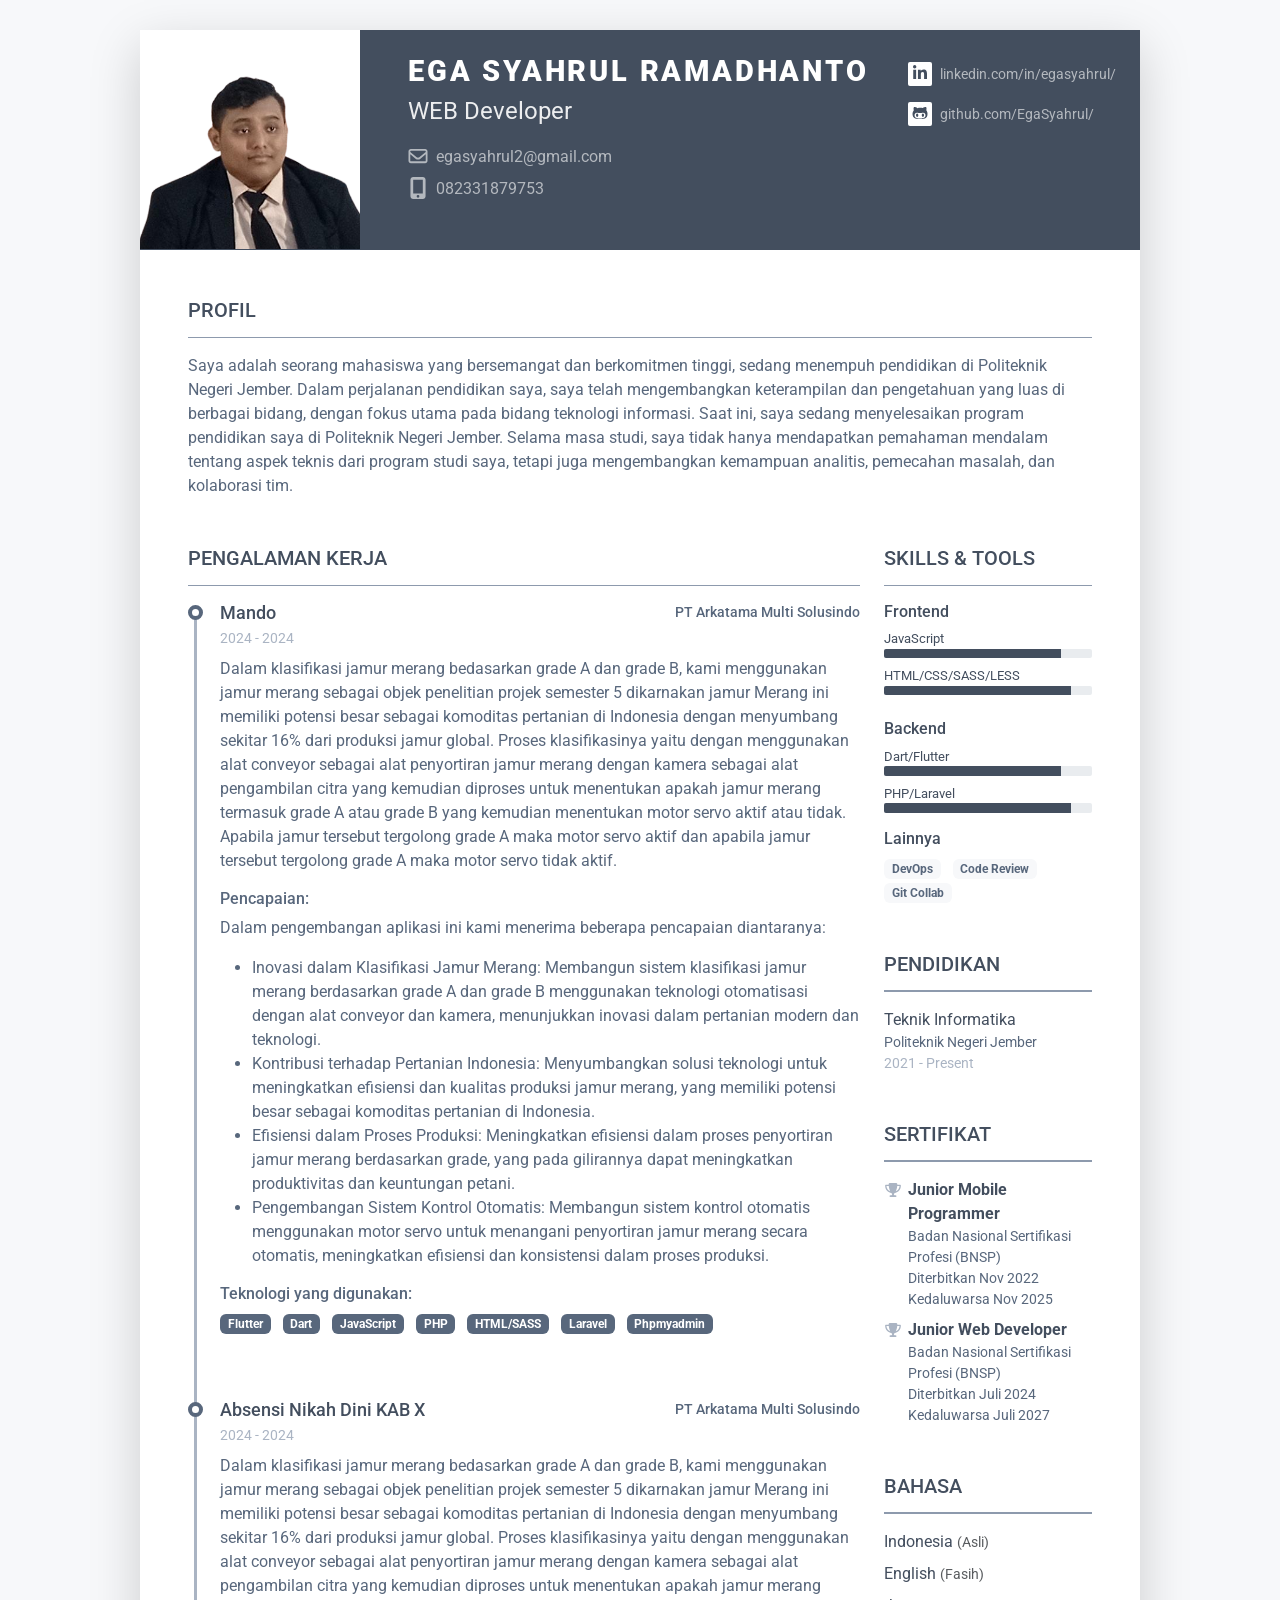
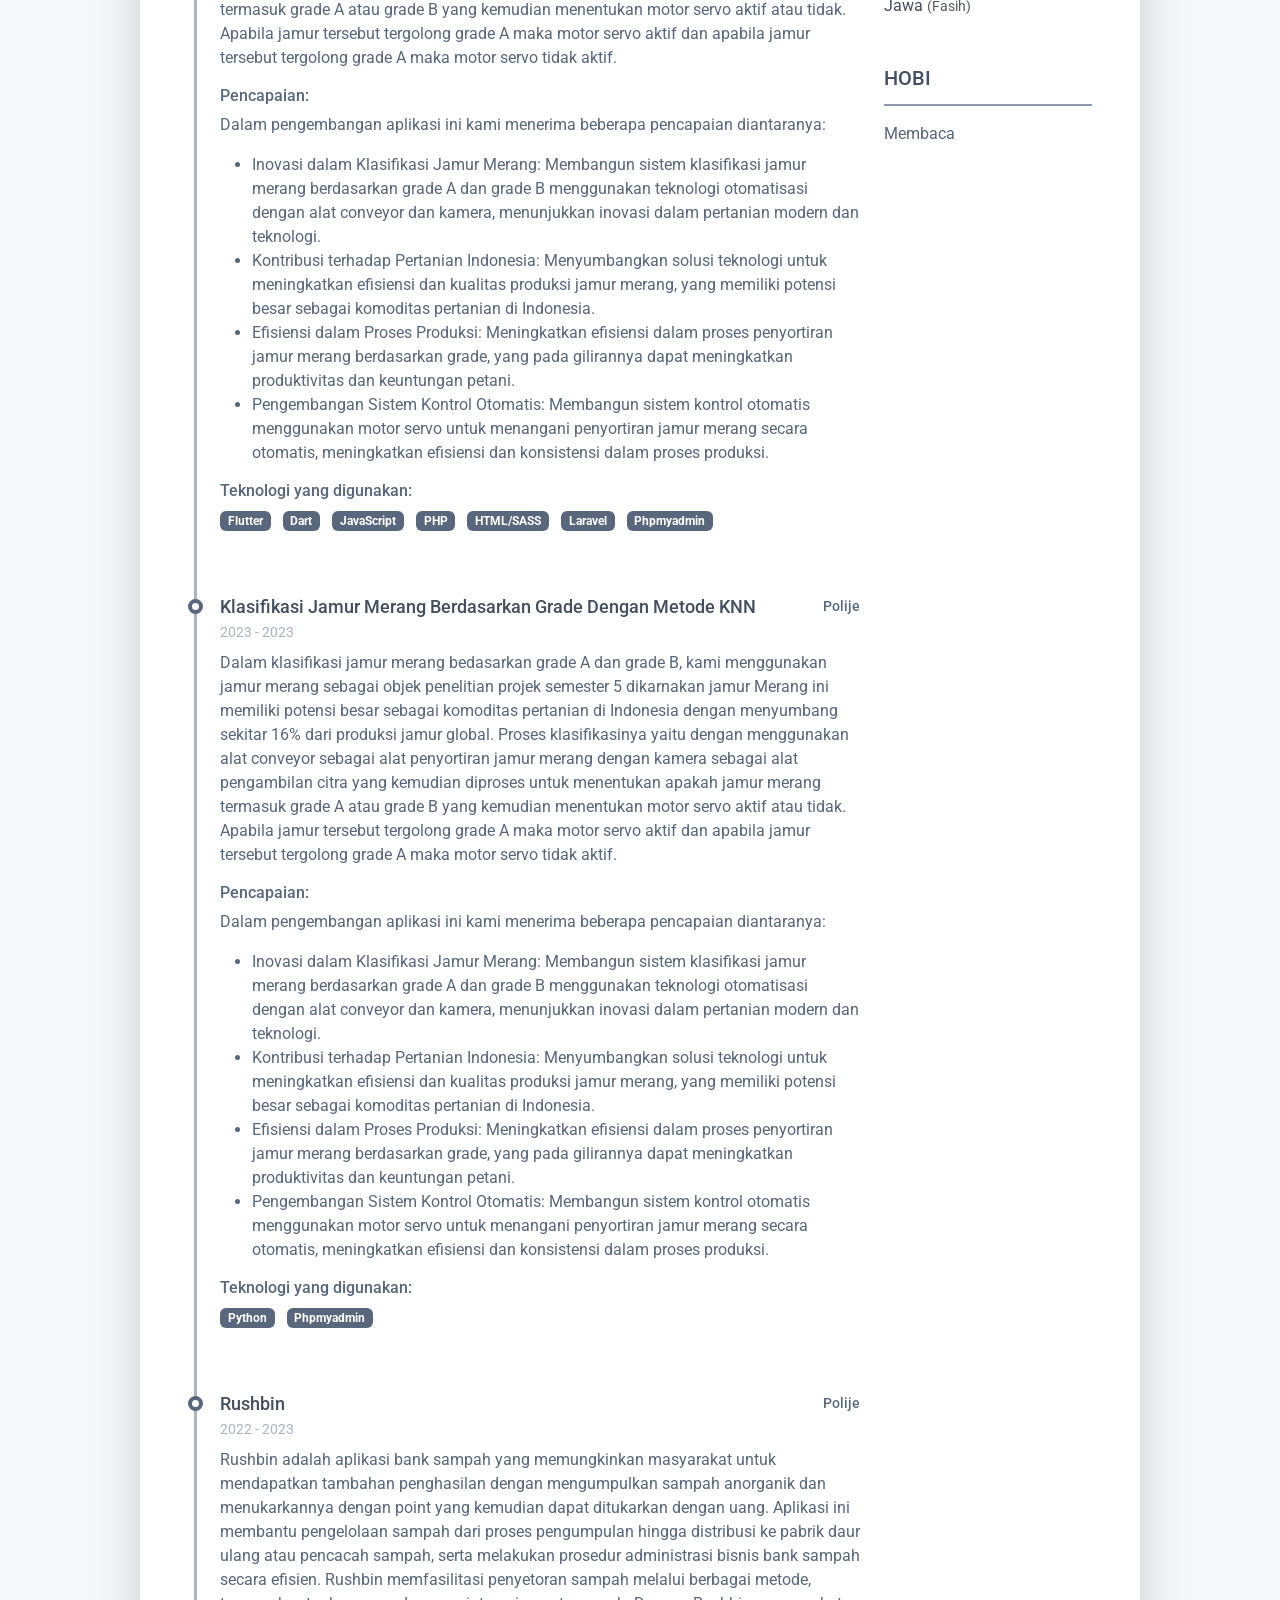
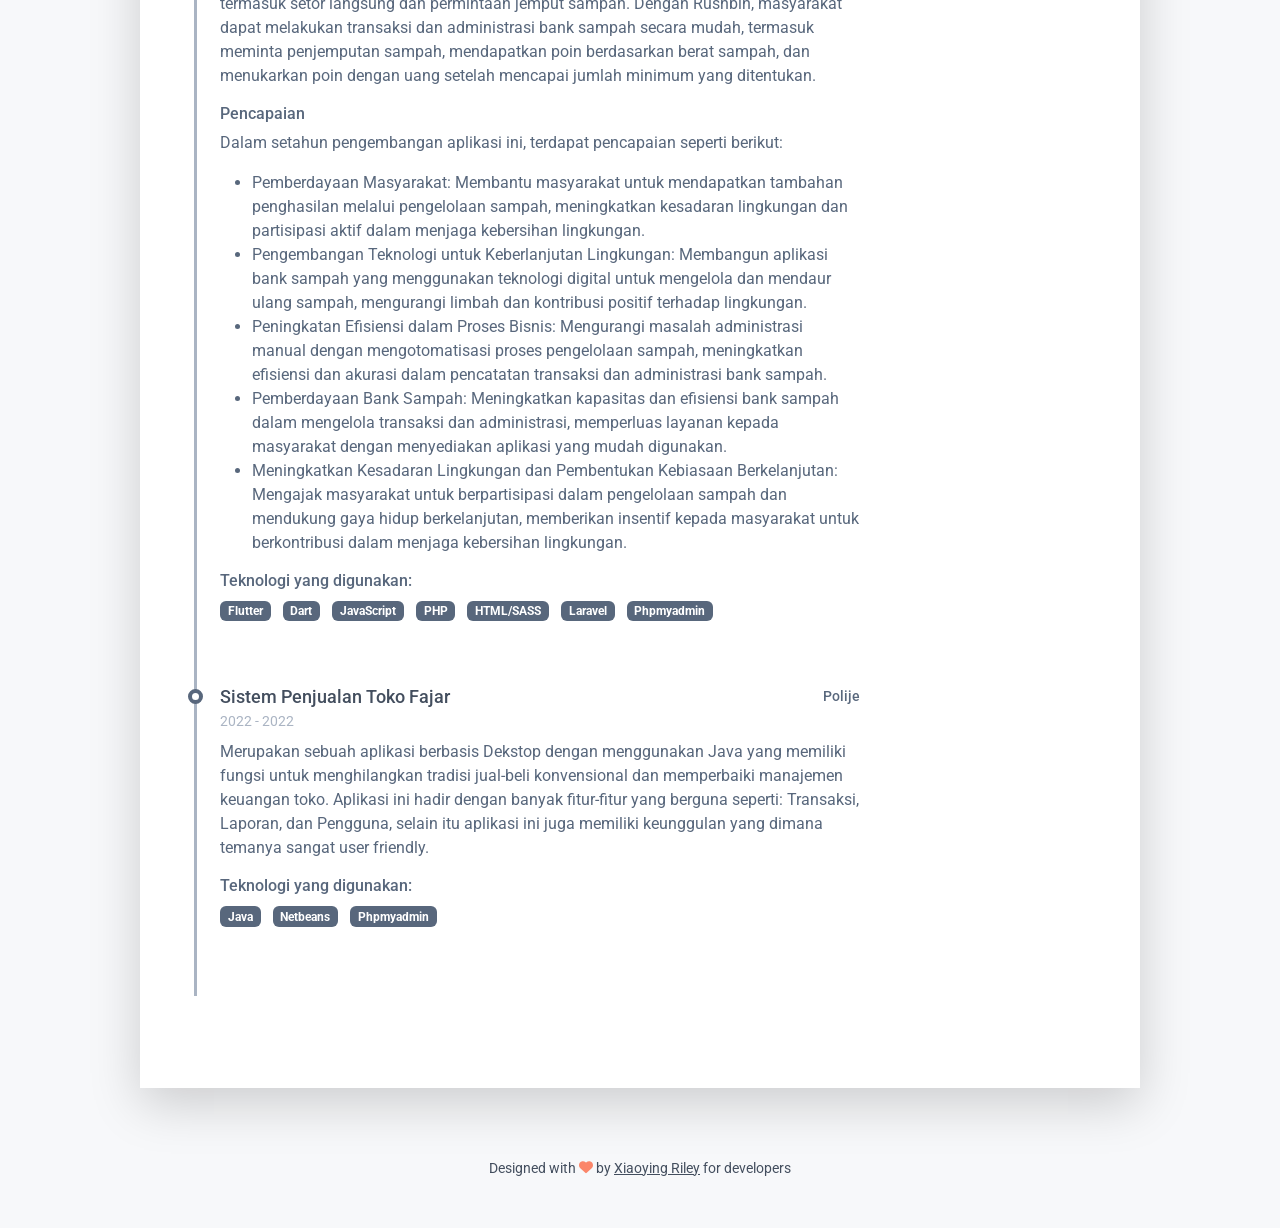
==== index.html @ 24bca2b1 "Update index.html" ====
<!DOCTYPE html>
<html lang="en">
  <head>
    <title>CV-EgaSyahrulRamadhanto</title>

    <!-- Meta -->
    <meta charset="utf-8" />
    <meta http-equiv="X-UA-Compatible" content="IE=edge" />
    <meta name="viewport" content="width=device-width, initial-scale=1.0" />
    <meta name="description" content="Responsive Resume Template" />
    <meta name="author" content="Xiaoying Riley at 3rd Wave Media" />
    <link rel="shortcut icon" href="favicon.ico" />

    <!-- Google Font -->
    <link
      href="https://fonts.googleapis.com/css?family=Roboto:300,400,500,700,900"
      rel="stylesheet"
    />

    <!-- FontAwesome JS-->
    <script defer src="assets/fontawesome/js/all.min.js"></script>

    <!-- Theme CSS -->
    <link id="theme-style" rel="stylesheet" href="assets/css/pillar-1.css" />
  </head>

  <body>
    <article class="resume-wrapper text-center position-relative">
      <div class="resume-wrapper-inner mx-auto text-start bg-white shadow-lg">
        <header class="resume-header pt-4 pt-md-0">
          <div class="row">
            <div
              class="col-block col-md-auto resume-picture-holder text-center text-md-start"
            >
              <img
                class="picture"
                src="assets/images/Ega Syahrul R_Academy Activity.png"
                alt=""
              />
            </div>
            <!--//col-->
            <div class="col">
              <div
                class="row p-4 justify-content-center justify-content-md-between"
              >
                <div class="primary-info col-auto">
                  <h1
                    class="name mt-0 mb-1 text-white text-uppercase text-uppercase"
                  >
                    Ega Syahrul Ramadhanto
                  </h1>
                  <div class="title mb-3">WEB Developer</div>
                  <ul class="list-unstyled">
                    <li class="mb-2">
                      <a
                        class="text-link"
                        href="https://egasyahrul2@gmail.com/"
                        target="_blank"
                        ><i
                          class="far fa-envelope fa-fw me-2"
                          data-fa-transform="grow-3"
                        ></i
                        >egasyahrul2@gmail.com</a
                      >
                    </li>
                    <li>
                      <a
                        class="text-link"
                        href="https://wa.me/6282331879753/"
                        target="_blank"
                        ><i
                          class="fas fa-mobile-alt fa-fw me-2"
                          data-fa-transform="grow-6"
                        ></i
                        >082331879753</a
                      >
                    </li>
                  </ul>
                </div>
                <!--//primary-info-->
                <div class="secondary-info col-auto mt-2">
                  <ul class="resume-social list-unstyled">
                    <li class="mb-3">
                      <a
                        class="text-link"
                        href="https://www.linkedin.com/in/ega-syahrul-420706276/"
                        target="_blank"
                        ><span class="fa-container text-center me-2"
                          ><i class="fab fa-linkedin-in fa-fw"></i></span
                        >linkedin.com/in/egasyahrul/</a
                      >
                    </li>
                    <li class="mb-3">
                      <a
                        class="text-link"
                        href="https://www.github.com/EgaSyahrul/"
                        target="_blank"
                        ><span class="fa-container text-center me-2"
                          ><i class="fab fa-github-alt fa-fw"></i></span
                        >github.com/EgaSyahrul/</a
                      >
                    </li>
                  </ul>
                </div>
                <!--//secondary-info-->
              </div>
              <!--//row-->
            </div>
            <!--//col-->
          </div>
          <!--//row-->
        </header>
        <div class="resume-body p-5">
          <section class="resume-section summary-section mb-5">
            <h2
              class="resume-section-title text-uppercase font-weight-bold pb-3 mb-3"
            >
              Profil
            </h2>
            <div class="resume-section-content">
              <p class="mb-0">
                Saya adalah seorang mahasiswa yang bersemangat dan berkomitmen
                tinggi, sedang menempuh pendidikan di Politeknik Negeri Jember.
                Dalam perjalanan pendidikan saya, saya telah mengembangkan
                keterampilan dan pengetahuan yang luas di berbagai bidang,
                dengan fokus utama pada bidang teknologi informasi. Saat ini,
                saya sedang menyelesaikan program pendidikan saya di Politeknik
                Negeri Jember. Selama masa studi, saya tidak hanya mendapatkan
                pemahaman mendalam tentang aspek teknis dari program studi saya,
                tetapi juga mengembangkan kemampuan analitis, pemecahan masalah,
                dan kolaborasi tim.
              </p>
            </div>
          </section>
          <!--//summary-section-->
          <div class="row">
            <div class="col-lg-9">
              <section class="resume-section experience-section mb-5">
                <h2
                  class="resume-section-title text-uppercase font-weight-bold pb-3 mb-3"
                >
                  Pengalaman Kerja
                </h2>
                <div class="resume-section-content">
                  <div class="resume-timeline position-relative">
                    <article
                      class="resume-timeline-item position-relative pb-5"
                    >
                      <div class="resume-timeline-item-header mb-2">
                        <div class="d-flex flex-column flex-md-row">
                          <h3
                            class="resume-position-title font-weight-bold mb-1"
                          >
                            Mando
                          </h3>
                          <div class="resume-company-name ms-auto">
                            PT Arkatama Multi Solusindo
                          </div>
                        </div>
                        <!--//row-->
                        <div class="resume-position-time">2024 - 2024</div>
                      </div>
                      <!--//resume-timeline-item-header-->
                      <div class="resume-timeline-item-desc">
                        <p>
                          Dalam klasifikasi jamur merang bedasarkan grade A dan
                          grade B, kami menggunakan jamur merang sebagai objek
                          penelitian projek semester 5 dikarnakan jamur Merang
                          ini memiliki potensi besar sebagai komoditas pertanian
                          di Indonesia dengan menyumbang sekitar 16% dari
                          produksi jamur global. Proses klasifikasinya yaitu
                          dengan menggunakan alat conveyor sebagai alat
                          penyortiran jamur merang dengan kamera sebagai alat
                          pengambilan citra yang kemudian diproses untuk
                          menentukan apakah jamur merang termasuk grade A atau
                          grade B yang kemudian menentukan motor servo aktif
                          atau tidak. Apabila jamur tersebut tergolong grade A
                          maka motor servo aktif dan apabila jamur tersebut
                          tergolong grade A maka motor servo tidak aktif.
                        </p>
                        <h4
                          class="resume-timeline-item-desc-heading font-weight-bold"
                        >
                          Pencapaian:
                        </h4>
                        <p>
                          Dalam pengembangan aplikasi ini kami menerima beberapa
                          pencapaian diantaranya:
                        </p>
                        <ul>
                          <li>
                            Inovasi dalam Klasifikasi Jamur Merang: Membangun
                            sistem klasifikasi jamur merang berdasarkan grade A
                            dan grade B menggunakan teknologi otomatisasi dengan
                            alat conveyor dan kamera, menunjukkan inovasi dalam
                            pertanian modern dan teknologi.
                          </li>
                          <li>
                            Kontribusi terhadap Pertanian Indonesia:
                            Menyumbangkan solusi teknologi untuk meningkatkan
                            efisiensi dan kualitas produksi jamur merang, yang
                            memiliki potensi besar sebagai komoditas pertanian
                            di Indonesia.
                          </li>
                          <li>
                            Efisiensi dalam Proses Produksi: Meningkatkan
                            efisiensi dalam proses penyortiran jamur merang
                            berdasarkan grade, yang pada gilirannya dapat
                            meningkatkan produktivitas dan keuntungan petani.
                          </li>
                          <li>
                            Pengembangan Sistem Kontrol Otomatis: Membangun
                            sistem kontrol otomatis menggunakan motor servo
                            untuk menangani penyortiran jamur merang secara
                            otomatis, meningkatkan efisiensi dan konsistensi
                            dalam proses produksi.
                          </li>
                        </ul>
                        <h4
                          class="resume-timeline-item-desc-heading font-weight-bold"
                        >
                          Teknologi yang digunakan:
                        </h4>
                        <ul class="list-inline">
                          <li class="list-inline-item">
                            <span class="badge bg-secondary badge-pill"
                              >Flutter</span
                            >
                          </li>
                          <li class="list-inline-item">
                            <span class="badge bg-secondary badge-pill"
                              >Dart</span
                            >
                          </li>
                          <li class="list-inline-item">
                            <span class="badge bg-secondary badge-pill"
                              >JavaScript</span
                            >
                          </li>
                          <li class="list-inline-item">
                            <span class="badge bg-secondary badge-pill"
                              >PHP</span
                            >
                          </li>
                          <li class="list-inline-item">
                            <span class="badge bg-secondary badge-pill"
                              >HTML/SASS</span
                            >
                          </li>
                          <li class="list-inline-item">
                            <span class="badge bg-secondary badge-pill"
                              >Laravel</span
                            >
                          </li>
                          <li class="list-inline-item">
                            <span class="badge bg-secondary badge-pill"
                              >Phpmyadmin</span
                            >
                          </li>
                        </ul>
                      </div>
                      <!--//resume-timeline-item-desc-->
                    </article>
                    <!--//resume-timeline-item-->
					<article
                      class="resume-timeline-item position-relative pb-5"
					  >
						<div class="resume-timeline-item-header mb-2">
						  <div class="d-flex flex-column flex-md-row">
							<h3
							  class="resume-position-title font-weight-bold mb-1"
							>
							  Absensi Nikah Dini KAB X
							</h3>
							<div class="resume-company-name ms-auto">
							  PT Arkatama Multi Solusindo
							</div>
						  </div>
						  <!--//row-->
						  <div class="resume-position-time">2024 - 2024</div>
						</div>
						<!--//resume-timeline-item-header-->
						<div class="resume-timeline-item-desc">
						  <p>
							Dalam klasifikasi jamur merang bedasarkan grade A dan
							grade B, kami menggunakan jamur merang sebagai objek
							penelitian projek semester 5 dikarnakan jamur Merang
							ini memiliki potensi besar sebagai komoditas pertanian
							di Indonesia dengan menyumbang sekitar 16% dari
							produksi jamur global. Proses klasifikasinya yaitu
							dengan menggunakan alat conveyor sebagai alat
							penyortiran jamur merang dengan kamera sebagai alat
							pengambilan citra yang kemudian diproses untuk
							menentukan apakah jamur merang termasuk grade A atau
							grade B yang kemudian menentukan motor servo aktif
							atau tidak. Apabila jamur tersebut tergolong grade A
							maka motor servo aktif dan apabila jamur tersebut
							tergolong grade A maka motor servo tidak aktif.
						  </p>
						  <h4
							class="resume-timeline-item-desc-heading font-weight-bold"
						  >
							Pencapaian:
						  </h4>
						  <p>
							Dalam pengembangan aplikasi ini kami menerima beberapa
							pencapaian diantaranya:
						  </p>
						  <ul>
							<li>
							  Inovasi dalam Klasifikasi Jamur Merang: Membangun
							  sistem klasifikasi jamur merang berdasarkan grade A
							  dan grade B menggunakan teknologi otomatisasi dengan
							  alat conveyor dan kamera, menunjukkan inovasi dalam
							  pertanian modern dan teknologi.
							</li>
							<li>
							  Kontribusi terhadap Pertanian Indonesia:
							  Menyumbangkan solusi teknologi untuk meningkatkan
							  efisiensi dan kualitas produksi jamur merang, yang
							  memiliki potensi besar sebagai komoditas pertanian
							  di Indonesia.
							</li>
							<li>
							  Efisiensi dalam Proses Produksi: Meningkatkan
							  efisiensi dalam proses penyortiran jamur merang
							  berdasarkan grade, yang pada gilirannya dapat
							  meningkatkan produktivitas dan keuntungan petani.
							</li>
							<li>
							  Pengembangan Sistem Kontrol Otomatis: Membangun
							  sistem kontrol otomatis menggunakan motor servo
							  untuk menangani penyortiran jamur merang secara
							  otomatis, meningkatkan efisiensi dan konsistensi
							  dalam proses produksi.
							</li>
						  </ul>
						  <h4
							class="resume-timeline-item-desc-heading font-weight-bold"
						  >
							Teknologi yang digunakan:
						  </h4>
						  <ul class="list-inline">
							<li class="list-inline-item">
							  <span class="badge bg-secondary badge-pill"
								>Flutter</span
							  >
							</li>
							<li class="list-inline-item">
							  <span class="badge bg-secondary badge-pill"
								>Dart</span
							  >
							</li>
							<li class="list-inline-item">
							  <span class="badge bg-secondary badge-pill"
								>JavaScript</span
							  >
							</li>
							<li class="list-inline-item">
							  <span class="badge bg-secondary badge-pill"
								>PHP</span
							  >
							</li>
							<li class="list-inline-item">
							  <span class="badge bg-secondary badge-pill"
								>HTML/SASS</span
							  >
							</li>
							<li class="list-inline-item">
							  <span class="badge bg-secondary badge-pill"
								>Laravel</span
							  >
							</li>
							<li class="list-inline-item">
							  <span class="badge bg-secondary badge-pill"
								>Phpmyadmin</span
							  >
							</li>
						  </ul>
						</div>
						<!--//resume-timeline-item-desc-->
					  </article>
					  <!--//resume-timeline-item-->
                    <article
                      class="resume-timeline-item position-relative pb-5"
                    >
                      <div class="resume-timeline-item-header mb-2">
                        <div class="d-flex flex-column flex-md-row">
                          <h3
                            class="resume-position-title font-weight-bold mb-1"
                          >
                            Klasifikasi Jamur Merang Berdasarkan Grade Dengan
                            Metode KNN
                          </h3>
                          <div class="resume-company-name ms-auto">Polije</div>
                        </div>
                        <!--//row-->
                        <div class="resume-position-time">2023 - 2023</div>
                      </div>
                      <!--//resume-timeline-item-header-->
                      <div class="resume-timeline-item-desc">
                        <p>
                          Dalam klasifikasi jamur merang bedasarkan grade A dan
                          grade B, kami menggunakan jamur merang sebagai objek
                          penelitian projek semester 5 dikarnakan jamur Merang
                          ini memiliki potensi besar sebagai komoditas pertanian
                          di Indonesia dengan menyumbang sekitar 16% dari
                          produksi jamur global. Proses klasifikasinya yaitu
                          dengan menggunakan alat conveyor sebagai alat
                          penyortiran jamur merang dengan kamera sebagai alat
                          pengambilan citra yang kemudian diproses untuk
                          menentukan apakah jamur merang termasuk grade A atau
                          grade B yang kemudian menentukan motor servo aktif
                          atau tidak. Apabila jamur tersebut tergolong grade A
                          maka motor servo aktif dan apabila jamur tersebut
                          tergolong grade A maka motor servo tidak aktif.
                        </p>
                        <h4
                          class="resume-timeline-item-desc-heading font-weight-bold"
                        >
                          Pencapaian:
                        </h4>
                        <p>
                          Dalam pengembangan aplikasi ini kami menerima beberapa
                          pencapaian diantaranya:
                        </p>
                        <ul>
                          <li>
                            Inovasi dalam Klasifikasi Jamur Merang: Membangun
                            sistem klasifikasi jamur merang berdasarkan grade A
                            dan grade B menggunakan teknologi otomatisasi dengan
                            alat conveyor dan kamera, menunjukkan inovasi dalam
                            pertanian modern dan teknologi.
                          </li>
                          <li>
                            Kontribusi terhadap Pertanian Indonesia:
                            Menyumbangkan solusi teknologi untuk meningkatkan
                            efisiensi dan kualitas produksi jamur merang, yang
                            memiliki potensi besar sebagai komoditas pertanian
                            di Indonesia.
                          </li>
                          <li>
                            Efisiensi dalam Proses Produksi: Meningkatkan
                            efisiensi dalam proses penyortiran jamur merang
                            berdasarkan grade, yang pada gilirannya dapat
                            meningkatkan produktivitas dan keuntungan petani.
                          </li>
                          <li>
                            Pengembangan Sistem Kontrol Otomatis: Membangun
                            sistem kontrol otomatis menggunakan motor servo
                            untuk menangani penyortiran jamur merang secara
                            otomatis, meningkatkan efisiensi dan konsistensi
                            dalam proses produksi.
                          </li>
                        </ul>
                        <h4
                          class="resume-timeline-item-desc-heading font-weight-bold"
                        >
                          Teknologi yang digunakan:
                        </h4>
                        <ul class="list-inline">
                          <li class="list-inline-item">
                            <span class="badge bg-secondary badge-pill"
                              >Python</span
                            >
                          </li>
                          <li class="list-inline-item">
                            <span class="badge bg-secondary badge-pill"
                              >Phpmyadmin</span
                            >
                          </li>
                        </ul>
                      </div>
                      <!--//resume-timeline-item-desc-->
                    </article>
                    <!--//resume-timeline-item-->

                    <article
                      class="resume-timeline-item position-relative pb-5"
                    >
                      <div class="resume-timeline-item-header mb-2">
                        <div class="d-flex flex-column flex-md-row">
                          <h3
                            class="resume-position-title font-weight-bold mb-1"
                          >
                            Rushbin
                          </h3>
                          <div class="resume-company-name ms-auto">Polije</div>
                        </div>
                        <!--//row-->
                        <div class="resume-position-time">2022 - 2023</div>
                      </div>
                      <!--//resume-timeline-item-header-->
                      <div class="resume-timeline-item-desc">
                        <p>
                          Rushbin adalah aplikasi bank sampah yang memungkinkan
                          masyarakat untuk mendapatkan tambahan penghasilan
                          dengan mengumpulkan sampah anorganik dan menukarkannya
                          dengan point yang kemudian dapat ditukarkan dengan
                          uang. Aplikasi ini membantu pengelolaan sampah dari
                          proses pengumpulan hingga distribusi ke pabrik daur
                          ulang atau pencacah sampah, serta melakukan prosedur
                          administrasi bisnis bank sampah secara efisien.
                          Rushbin memfasilitasi penyetoran sampah melalui
                          berbagai metode, termasuk setor langsung dan
                          permintaan jemput sampah. Dengan Rushbin, masyarakat
                          dapat melakukan transaksi dan administrasi bank sampah
                          secara mudah, termasuk meminta penjemputan sampah,
                          mendapatkan poin berdasarkan berat sampah, dan
                          menukarkan poin dengan uang setelah mencapai jumlah
                          minimum yang ditentukan.
                        </p>
                        <h4
                          class="resume-timeline-item-desc-heading font-weight-bold"
                        >
                          Pencapaian
                        </h4>
                        <p>
                          Dalam setahun pengembangan aplikasi ini, terdapat
                          pencapaian seperti berikut:
                        </p>
                        <ul>
                          <li>
                            Pemberdayaan Masyarakat: Membantu masyarakat untuk
                            mendapatkan tambahan penghasilan melalui pengelolaan
                            sampah, meningkatkan kesadaran lingkungan dan
                            partisipasi aktif dalam menjaga kebersihan
                            lingkungan.
                          </li>
                          <li>
                            Pengembangan Teknologi untuk Keberlanjutan
                            Lingkungan: Membangun aplikasi bank sampah yang
                            menggunakan teknologi digital untuk mengelola dan
                            mendaur ulang sampah, mengurangi limbah dan
                            kontribusi positif terhadap lingkungan.
                          </li>
                          <li>
                            Peningkatan Efisiensi dalam Proses Bisnis:
                            Mengurangi masalah administrasi manual dengan
                            mengotomatisasi proses pengelolaan sampah,
                            meningkatkan efisiensi dan akurasi dalam pencatatan
                            transaksi dan administrasi bank sampah.
                          </li>
                          <li>
                            Pemberdayaan Bank Sampah: Meningkatkan kapasitas dan
                            efisiensi bank sampah dalam mengelola transaksi dan
                            administrasi, memperluas layanan kepada masyarakat
                            dengan menyediakan aplikasi yang mudah digunakan.
                          </li>
                          <li>
                            Meningkatkan Kesadaran Lingkungan dan Pembentukan
                            Kebiasaan Berkelanjutan: Mengajak masyarakat untuk
                            berpartisipasi dalam pengelolaan sampah dan
                            mendukung gaya hidup berkelanjutan, memberikan
                            insentif kepada masyarakat untuk berkontribusi dalam
                            menjaga kebersihan lingkungan.
                          </li>
                        </ul>
                        <h4
                          class="resume-timeline-item-desc-heading font-weight-bold"
                        >
                          Teknologi yang digunakan:
                        </h4>
                        <ul class="list-inline">
                          <li class="list-inline-item">
                            <span class="badge bg-secondary badge-pill"
                              >Flutter</span
                            >
                          </li>
                          <li class="list-inline-item">
                            <span class="badge bg-secondary badge-pill"
                              >Dart</span
                            >
                          </li>
                          <li class="list-inline-item">
                            <span class="badge bg-secondary badge-pill"
                              >JavaScript</span
                            >
                          </li>
                          <li class="list-inline-item">
                            <span class="badge bg-secondary badge-pill"
                              >PHP</span
                            >
                          </li>
                          <li class="list-inline-item">
                            <span class="badge bg-secondary badge-pill"
                              >HTML/SASS</span
                            >
                          </li>
                          <li class="list-inline-item">
                            <span class="badge bg-secondary badge-pill"
                              >Laravel</span
                            >
                          </li>
                          <li class="list-inline-item">
                            <span class="badge bg-secondary badge-pill"
                              >Phpmyadmin</span
                            >
                          </li>
                        </ul>
                      </div>
                      <!--//resume-timeline-item-desc-->
                    </article>
                    <!--//resume-timeline-item-->

                    <article
                      class="resume-timeline-item position-relative pb-5"
                    >
                      <div class="resume-timeline-item-header mb-2">
                        <div class="d-flex flex-column flex-md-row">
                          <h3
                            class="resume-position-title font-weight-bold mb-1"
                          >
                            Sistem Penjualan Toko Fajar
                          </h3>
                          <div class="resume-company-name ms-auto">Polije</div>
                        </div>
                        <!--//row-->
                        <div class="resume-position-time">2022 - 2022</div>
                      </div>
                      <!--//resume-timeline-item-header-->
                      <div class="resume-timeline-item-desc">
                        <p>
                          Merupakan sebuah aplikasi berbasis Dekstop dengan
                          menggunakan Java yang memiliki fungsi untuk
                          menghilangkan tradisi jual-beli konvensional dan
                          memperbaiki manajemen keuangan toko. Aplikasi ini
                          hadir dengan banyak fitur-fitur yang berguna seperti:
                          Transaksi, Laporan, dan Pengguna, selain itu aplikasi
                          ini juga memiliki keunggulan yang dimana temanya
                          sangat user friendly.
                        </p>
                        <h4
                          class="resume-timeline-item-desc-heading font-weight-bold"
                        >
                          Teknologi yang digunakan:
                        </h4>
                        <ul class="list-inline">
                          <li class="list-inline-item">
                            <span class="badge bg-secondary badge-pill"
                              >Java</span
                            >
                          </li>
                          <li class="list-inline-item">
                            <span class="badge bg-secondary badge-pill"
                              >Netbeans</span
                            >
                          </li>
                          <li class="list-inline-item">
                            <span class="badge bg-secondary badge-pill"
                              >Phpmyadmin</span
                            >
                          </li>
                        </ul>
                      </div>
                      <!--//resume-timeline-item-desc-->
                    </article>
                    <!--//resume-timeline-item-->
                  </div>
                  <!--//resume-timeline-->
                </div>
              </section>
              <!--//experience-section-->
            </div>
            <div class="col-lg-3">
              <section class="resume-section skills-section mb-5">
                <h2
                  class="resume-section-title text-uppercase font-weight-bold pb-3 mb-3"
                >
                  Skills &amp; Tools
                </h2>
                <div class="resume-section-content">
                  <div class="resume-skill-item">
                    <h4 class="resume-skills-cat font-weight-bold">Frontend</h4>
                    <ul class="list-unstyled mb-4">
                      <li class="mb-2">
                        <div class="resume-skill-name">JavaScript</div>
                        <div class="progress resume-progress">
                          <div
                            class="progress-bar theme-progress-bar-dark"
                            role="progressbar"
                            style="width: 85%"
                            aria-valuenow="25"
                            aria-valuemin="0"
                            aria-valuemax="100"
                          ></div>
                        </div>
                      </li>
                      <li class="mb-2">
                        <div class="resume-skill-name">HTML/CSS/SASS/LESS</div>
                        <div class="progress resume-progress">
                          <div
                            class="progress-bar theme-progress-bar-dark"
                            role="progressbar"
                            style="width: 90%"
                            aria-valuenow="25"
                            aria-valuemin="0"
                            aria-valuemax="100"
                          ></div>
                        </div>
                      </li>
                    </ul>
                  </div>
                  <!--//resume-skill-item-->

                  <div class="resume-skill-item">
                    <h4 class="resume-skills-cat font-weight-bold">Backend</h4>
                    <ul class="list-unstyled">
                      <li class="mb-2">
                        <div class="resume-skill-name">Dart/Flutter</div>
                        <div class="progress resume-progress">
                          <div
                            class="progress-bar theme-progress-bar-dark"
                            role="progressbar"
                            style="width: 85%"
                            aria-valuenow="25"
                            aria-valuemin="0"
                            aria-valuemax="100"
                          ></div>
                        </div>
                      </li>
                      <li class="mb-2">
                        <div class="resume-skill-name">PHP/Laravel</div>
                        <div class="progress resume-progress">
                          <div
                            class="progress-bar theme-progress-bar-dark"
                            role="progressbar"
                            style="width: 90%"
                            aria-valuenow="25"
                            aria-valuemin="0"
                            aria-valuemax="100"
                          ></div>
                        </div>
                      </li>
                    </ul>
                  </div>
                  <!--//resume-skill-item-->

                  <div class="resume-skill-item">
                    <h4 class="resume-skills-cat font-weight-bold">Lainnya</h4>
                    <ul class="list-inline">
                      <li class="list-inline-item">
                        <span class="badge badge-light">DevOps</span>
                      </li>
                      <li class="list-inline-item">
                        <span class="badge badge-light">Code Review</span>
                      </li>
                      <li class="list-inline-item">
                        <span class="badge badge-light">Git Collab</span>
                      </li>
                    </ul>
                  </div>
                  <!--//resume-skill-item-->
                </div>
                <!--resume-section-content-->
              </section>
              <!--//skills-section-->
              <section class="resume-section education-section mb-5">
                <h2
                  class="resume-section-title text-uppercase font-weight-bold pb-3 mb-3"
                >
                  Pendidikan
                </h2>
                <div class="resume-section-content">
                  <ul class="list-unstyled">
                    <li class="mb-2">
                      <div class="resume-degree font-weight-bold">
                        Teknik Informatika
                      </div>
                      <div class="resume-degree-org">
                        Politeknik Negeri Jember
                      </div>
                      <div class="resume-degree-time">2021 - Present</div>
                    </li>
                  </ul>
                </div>
              </section>
              <!--//education-section-->
              <section class="resume-section reference-section mb-5">
                <h2
                  class="resume-section-title text-uppercase font-weight-bold pb-3 mb-3"
                >
                  Sertifikat
                </h2>
                <div class="resume-section-content">
                  <ul class="list-unstyled resume-awards-list">
                    <li class="mb-2 ps-4 position-relative">
                      <i
                        class="resume-award-icon fas fa-trophy position-absolute"
                        data-fa-transform="shrink-2"
                      ></i>
                      <div class="resume-award-name">
                        Junior Mobile Programmer
                      </div>
                      <div class="resume-award-desc">
                        Badan Nasional Sertifikasi Profesi (BNSP)
                        <br />Diterbitkan Nov 2022 Kedaluwarsa Nov 2025
                      </div>
                    </li>
                    <li class="mb-2 ps-4 position-relative">
                      <i
                        class="resume-award-icon fas fa-trophy position-absolute"
                        data-fa-transform="shrink-2"
                      ></i>
                      <div class="resume-award-name">Junior Web Developer</div>
                      <div class="resume-award-desc">
                        Badan Nasional Sertifikasi Profesi (BNSP)
                        <br />Diterbitkan Juli 2024 Kedaluwarsa Juli 2027
                      </div>
                    </li>
                  </ul>
                </div>
              </section>
              <!--//interests-section-->
              <section class="resume-section language-section mb-5">
                <h2
                  class="resume-section-title text-uppercase font-weight-bold pb-3 mb-3"
                >
                  Bahasa
                </h2>
                <div class="resume-section-content">
                  <ul class="list-unstyled resume-lang-list">
                    <li class="mb-2">
                      <span class="resume-lang-name font-weight-bold"
                        >Indonesia</span
                      >
                      <small class="text-muted font-weight-normal"
                        >(Asli)</small
                      >
                    </li>
                    <li class="mb-2 align-middle">
                      <span class="resume-lang-name font-weight-bold"
                        >English</span
                      >
                      <small class="text-muted font-weight-normal"
                        >(Fasih)</small
                      >
                    </li>
                    <li>
                      <span class="resume-lang-name font-weight-bold"
                        >Jawa</span
                      >
                      <small class="text-muted font-weight-normal"
                        >(Fasih)</small
                      >
                    </li>
                  </ul>
                </div>
              </section>
              <!--//language-section-->
              <section class="resume-section interests-section mb-5">
                <h2
                  class="resume-section-title text-uppercase font-weight-bold pb-3 mb-3"
                >
                  Hobi
                </h2>
                <div class="resume-section-content">
                  <ul class="list-unstyled">
                    <li class="mb-1">Membaca</li>
                  </ul>
                </div>
              </section>
              <!--//interests-section-->
            </div>
          </div>
          <!--//row-->
        </div>
        <!--//resume-body-->
      </div>
    </article>

    <footer class="footer text-center pt-2 pb-5">
      <!--/* This template is free as long as you keep the footer attribution link. If you'd like to use the template without the attribution link, you can buy the commercial license via our website: themes.3rdwavemedia.com Thank you for your support. :) */-->
      <small class="copyright"
        >Designed with <span class="sr-only">love</span
        ><i class="fas fa-heart"></i> by
        <a href="http://themes.3rdwavemedia.com" target="_blank"
          >Xiaoying Riley</a
        >
        for developers</small
      >
    </footer>
  </body>
</html>
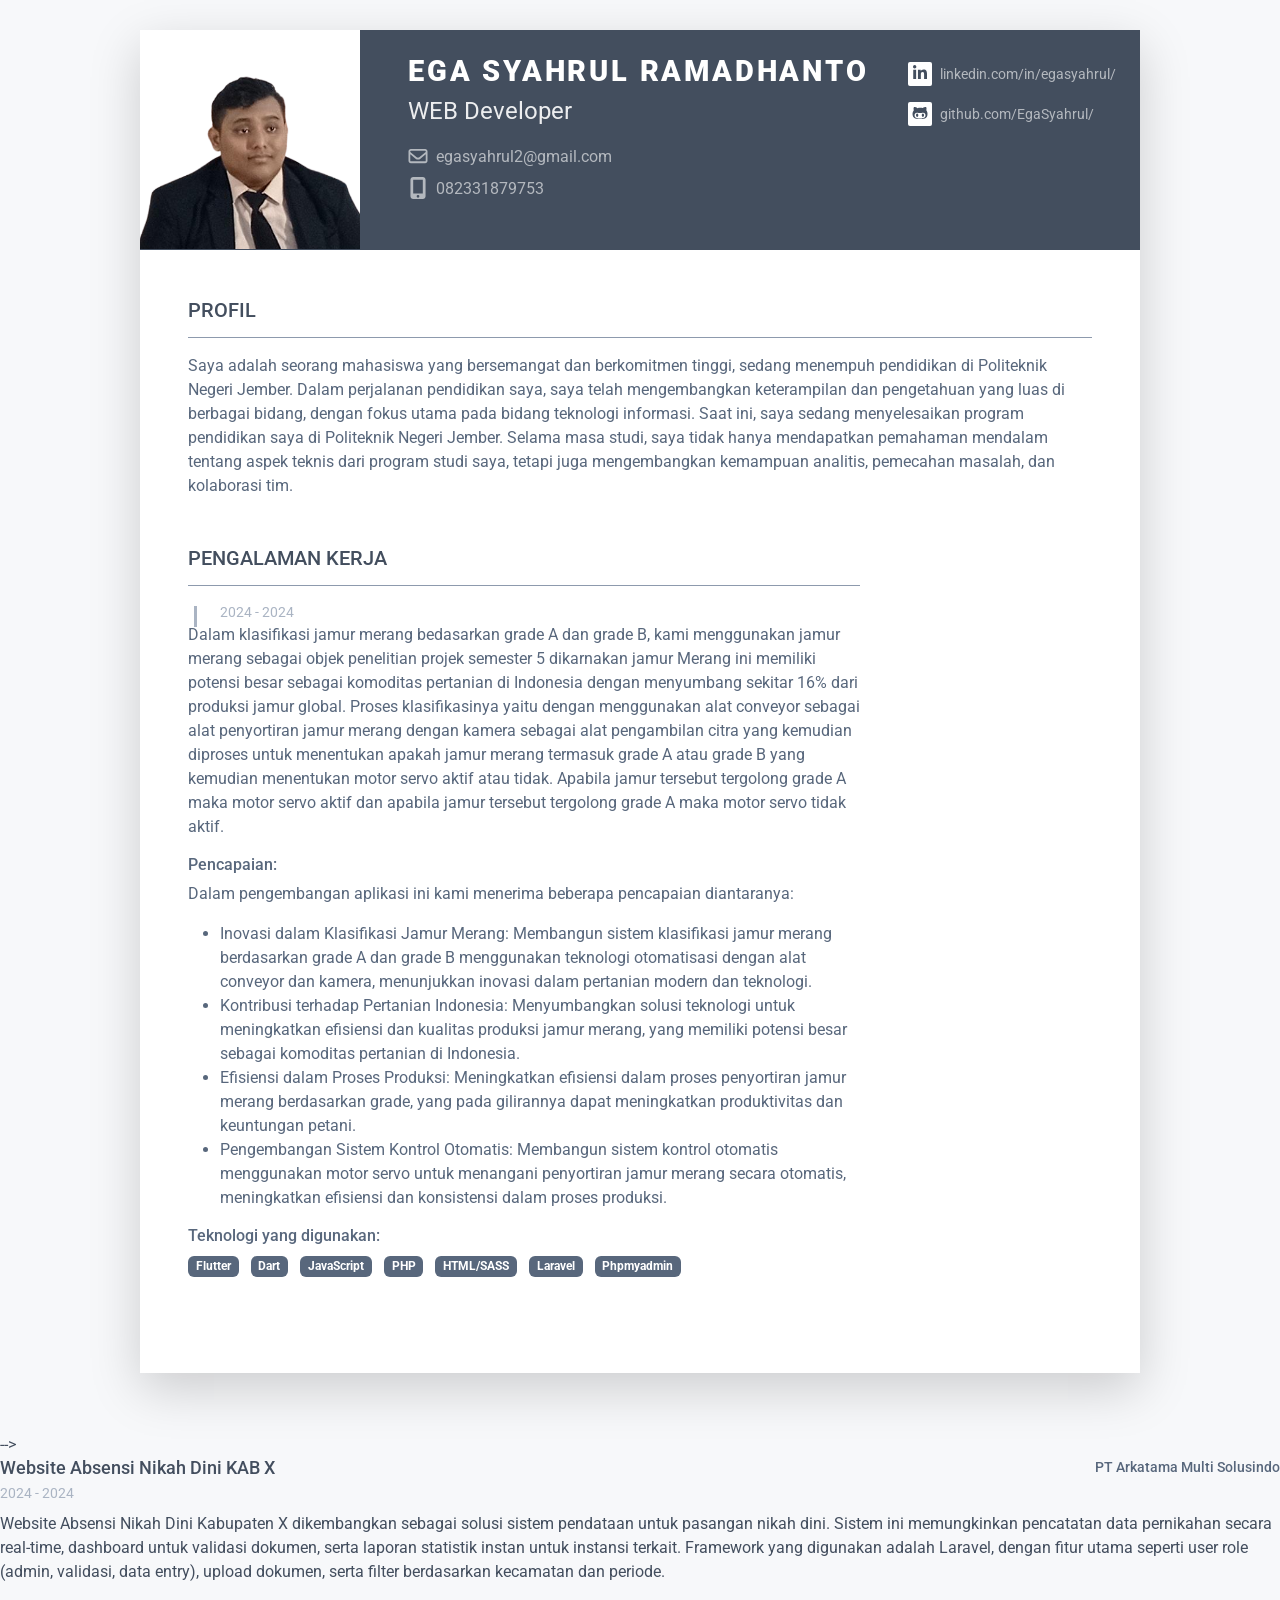
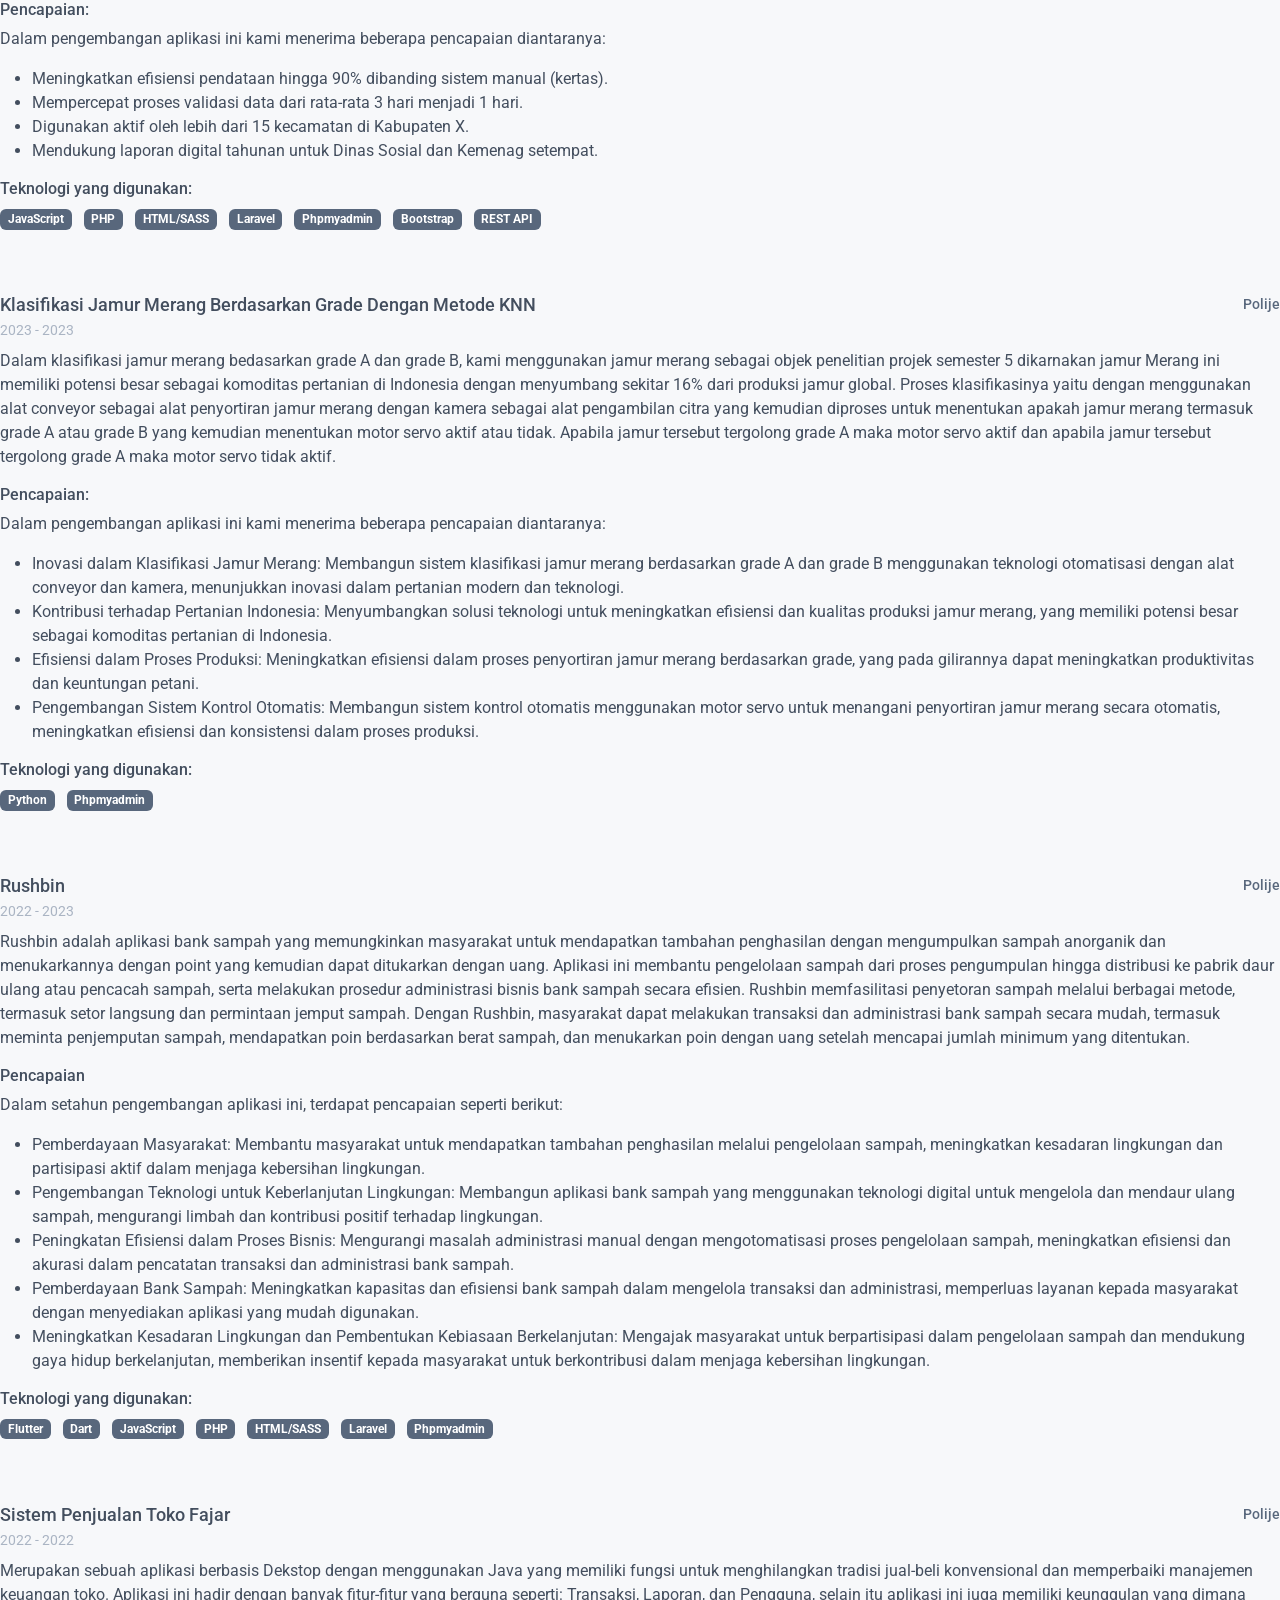
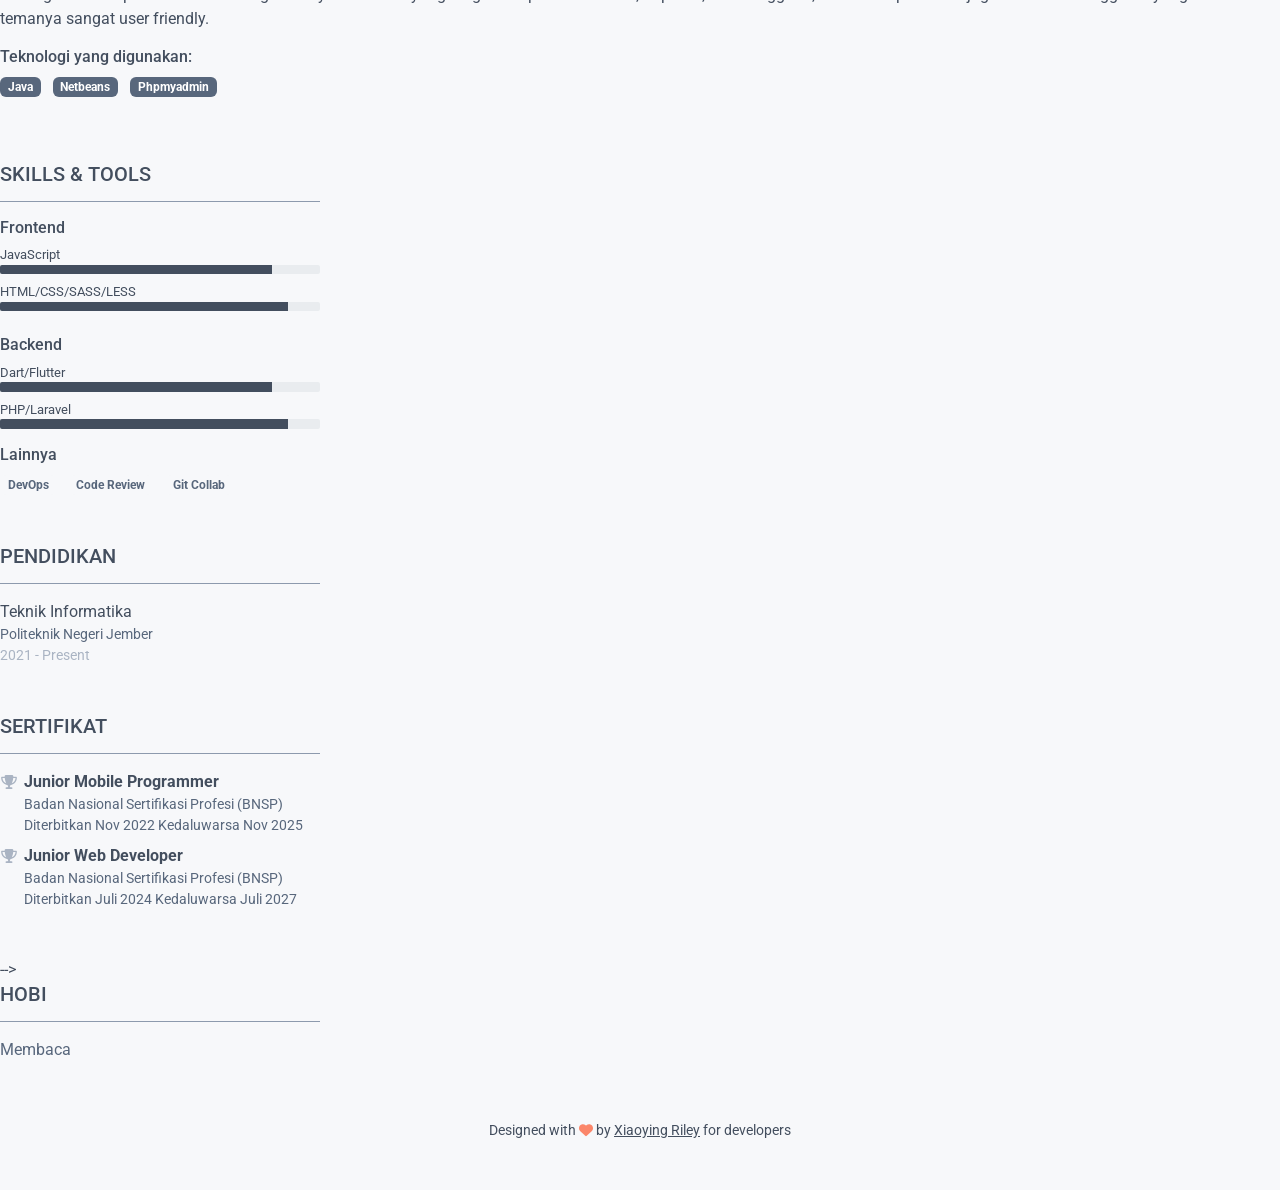
==== commit 16716def: "Update index.html" ====
--- a/index.html
+++ b/index.html
@@ -143,7 +143,7 @@
                 </h2>
                 <div class="resume-section-content">
                   <div class="resume-timeline position-relative">
-                    <article
+<!--                     <article
                       class="resume-timeline-item position-relative pb-5"
                     >
                       <div class="resume-timeline-item-header mb-2">
@@ -260,7 +260,7 @@
                         </ul>
                       </div>
                       <!--//resume-timeline-item-desc-->
-                    </article>
+                    </article> -->
                     <!--//resume-timeline-item-->
 					<article
                       class="resume-timeline-item position-relative pb-5"
@@ -270,7 +270,7 @@
 							<h3
 							  class="resume-position-title font-weight-bold mb-1"
 							>
-							  Absensi Nikah Dini KAB X
+							  Website Absensi Nikah Dini KAB X
 							</h3>
 							<div class="resume-company-name ms-auto">
 							  PT Arkatama Multi Solusindo
@@ -282,20 +282,7 @@
 						<!--//resume-timeline-item-header-->
 						<div class="resume-timeline-item-desc">
 						  <p>
-							Dalam klasifikasi jamur merang bedasarkan grade A dan
-							grade B, kami menggunakan jamur merang sebagai objek
-							penelitian projek semester 5 dikarnakan jamur Merang
-							ini memiliki potensi besar sebagai komoditas pertanian
-							di Indonesia dengan menyumbang sekitar 16% dari
-							produksi jamur global. Proses klasifikasinya yaitu
-							dengan menggunakan alat conveyor sebagai alat
-							penyortiran jamur merang dengan kamera sebagai alat
-							pengambilan citra yang kemudian diproses untuk
-							menentukan apakah jamur merang termasuk grade A atau
-							grade B yang kemudian menentukan motor servo aktif
-							atau tidak. Apabila jamur tersebut tergolong grade A
-							maka motor servo aktif dan apabila jamur tersebut
-							tergolong grade A maka motor servo tidak aktif.
+							Website Absensi Nikah Dini Kabupaten X dikembangkan sebagai solusi sistem pendataan untuk pasangan nikah dini. Sistem ini memungkinkan pencatatan data pernikahan secara real-time, dashboard untuk validasi dokumen, serta laporan statistik instan untuk instansi terkait. Framework yang digunakan adalah Laravel, dengan fitur utama seperti user role (admin, validasi, data entry), upload dokumen, serta filter berdasarkan kecamatan dan periode.
 						  </p>
 						  <h4
 							class="resume-timeline-item-desc-heading font-weight-bold"
@@ -308,31 +295,16 @@
 						  </p>
 						  <ul>
 							<li>
-							  Inovasi dalam Klasifikasi Jamur Merang: Membangun
-							  sistem klasifikasi jamur merang berdasarkan grade A
-							  dan grade B menggunakan teknologi otomatisasi dengan
-							  alat conveyor dan kamera, menunjukkan inovasi dalam
-							  pertanian modern dan teknologi.
+							  Meningkatkan efisiensi pendataan hingga 90% dibanding sistem manual (kertas).
 							</li>
 							<li>
-							  Kontribusi terhadap Pertanian Indonesia:
-							  Menyumbangkan solusi teknologi untuk meningkatkan
-							  efisiensi dan kualitas produksi jamur merang, yang
-							  memiliki potensi besar sebagai komoditas pertanian
-							  di Indonesia.
+							  Mempercepat proses validasi data dari rata-rata 3 hari menjadi 1 hari.
 							</li>
 							<li>
-							  Efisiensi dalam Proses Produksi: Meningkatkan
-							  efisiensi dalam proses penyortiran jamur merang
-							  berdasarkan grade, yang pada gilirannya dapat
-							  meningkatkan produktivitas dan keuntungan petani.
+							  Digunakan aktif oleh lebih dari 15 kecamatan di Kabupaten X.
 							</li>
 							<li>
-							  Pengembangan Sistem Kontrol Otomatis: Membangun
-							  sistem kontrol otomatis menggunakan motor servo
-							  untuk menangani penyortiran jamur merang secara
-							  otomatis, meningkatkan efisiensi dan konsistensi
-							  dalam proses produksi.
+							  Mendukung laporan digital tahunan untuk Dinas Sosial dan Kemenag setempat.
 							</li>
 						  </ul>
 						  <h4
@@ -343,16 +315,6 @@
 						  <ul class="list-inline">
 							<li class="list-inline-item">
 							  <span class="badge bg-secondary badge-pill"
-								>Flutter</span
-							  >
-							</li>
-							<li class="list-inline-item">
-							  <span class="badge bg-secondary badge-pill"
-								>Dart</span
-							  >
-							</li>
-							<li class="list-inline-item">
-							  <span class="badge bg-secondary badge-pill"
 								>JavaScript</span
 							  >
 							</li>
@@ -374,6 +336,16 @@
 							<li class="list-inline-item">
 							  <span class="badge bg-secondary badge-pill"
 								>Phpmyadmin</span
+							  >
+							</li>
+							  <li class="list-inline-item">
+							  <span class="badge bg-secondary badge-pill"
+								>Bootstrap</span
+							  >
+							</li>
+							<li class="list-inline-item">
+							  <span class="badge bg-secondary badge-pill"
+								>REST API</span
 							  >
 							</li>
 						  </ul>
@@ -812,7 +784,7 @@
                 </div>
               </section>
               <!--//interests-section-->
-              <section class="resume-section language-section mb-5">
+<!--               <section class="resume-section language-section mb-5">
                 <h2
                   class="resume-section-title text-uppercase font-weight-bold pb-3 mb-3"
                 >
@@ -847,7 +819,7 @@
                   </ul>
                 </div>
               </section>
-              <!--//language-section-->
+              <!--//language-section--> -->
               <section class="resume-section interests-section mb-5">
                 <h2
                   class="resume-section-title text-uppercase font-weight-bold pb-3 mb-3"
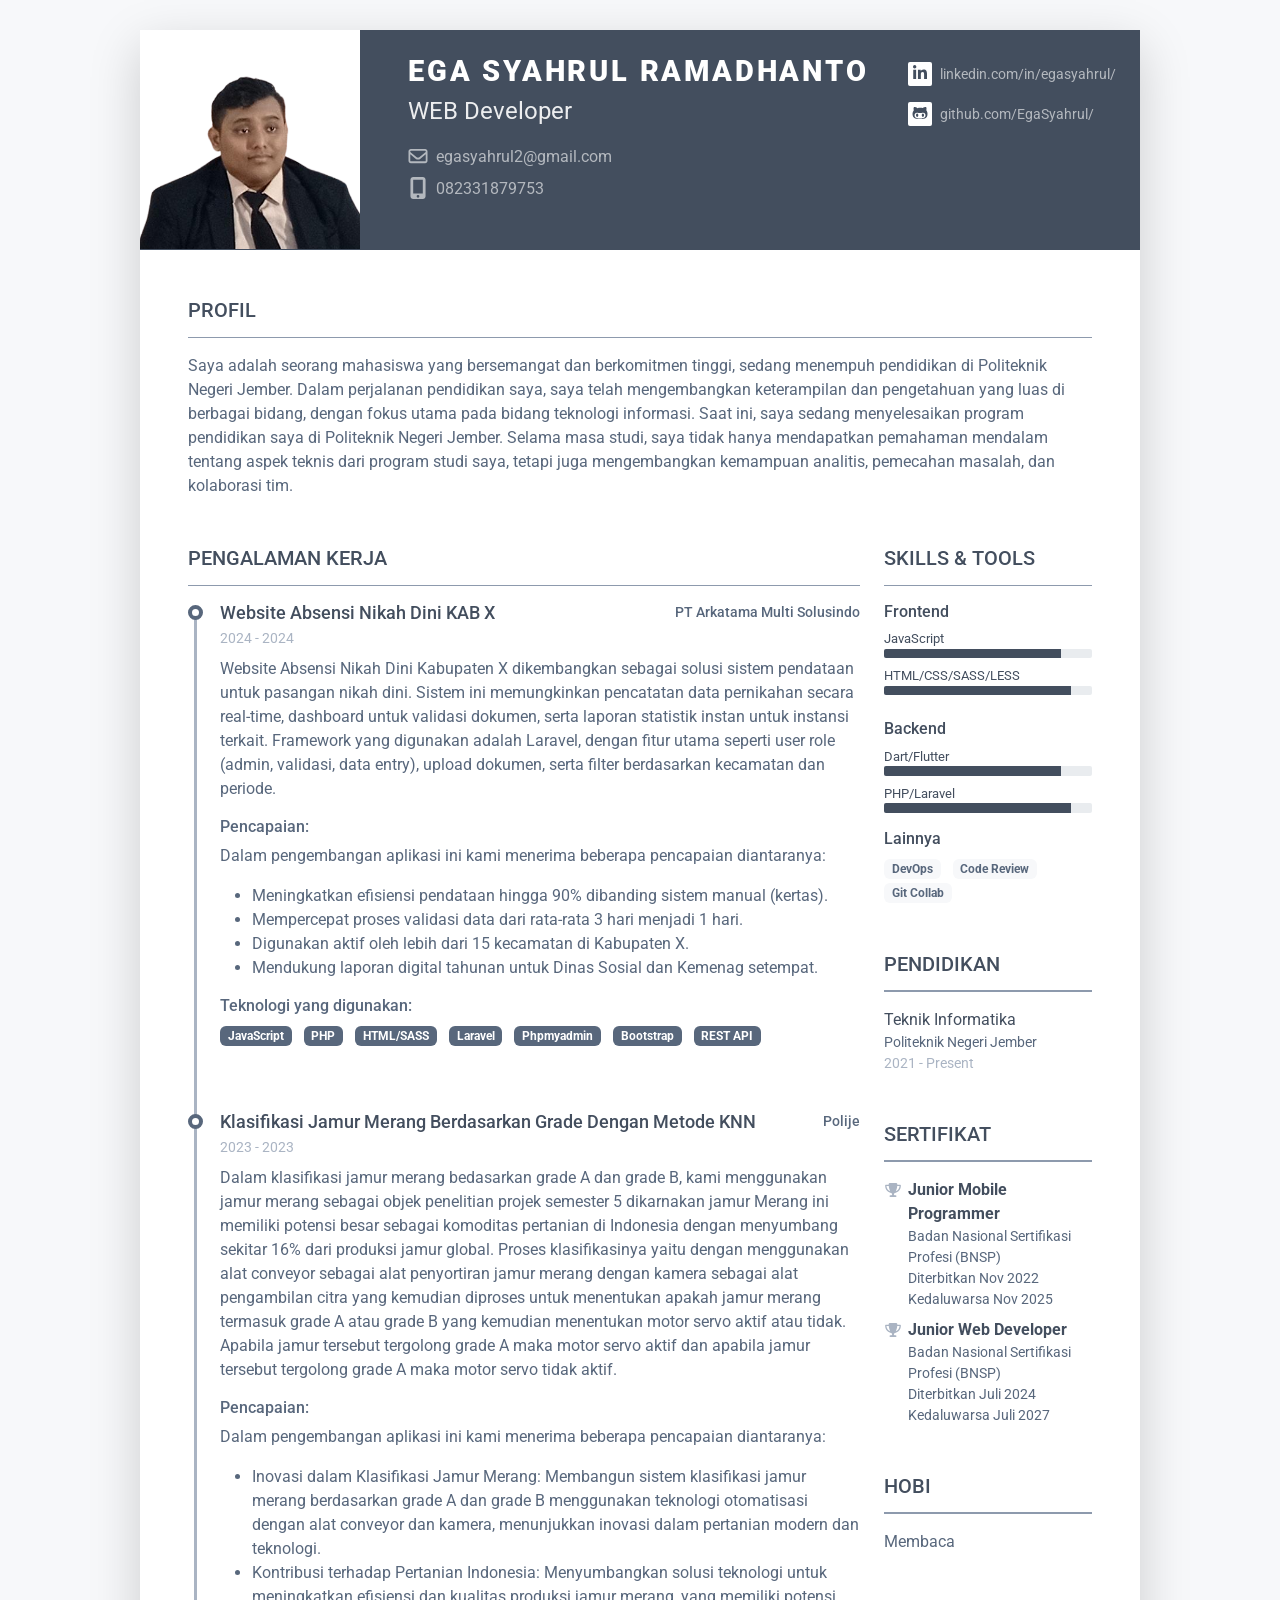
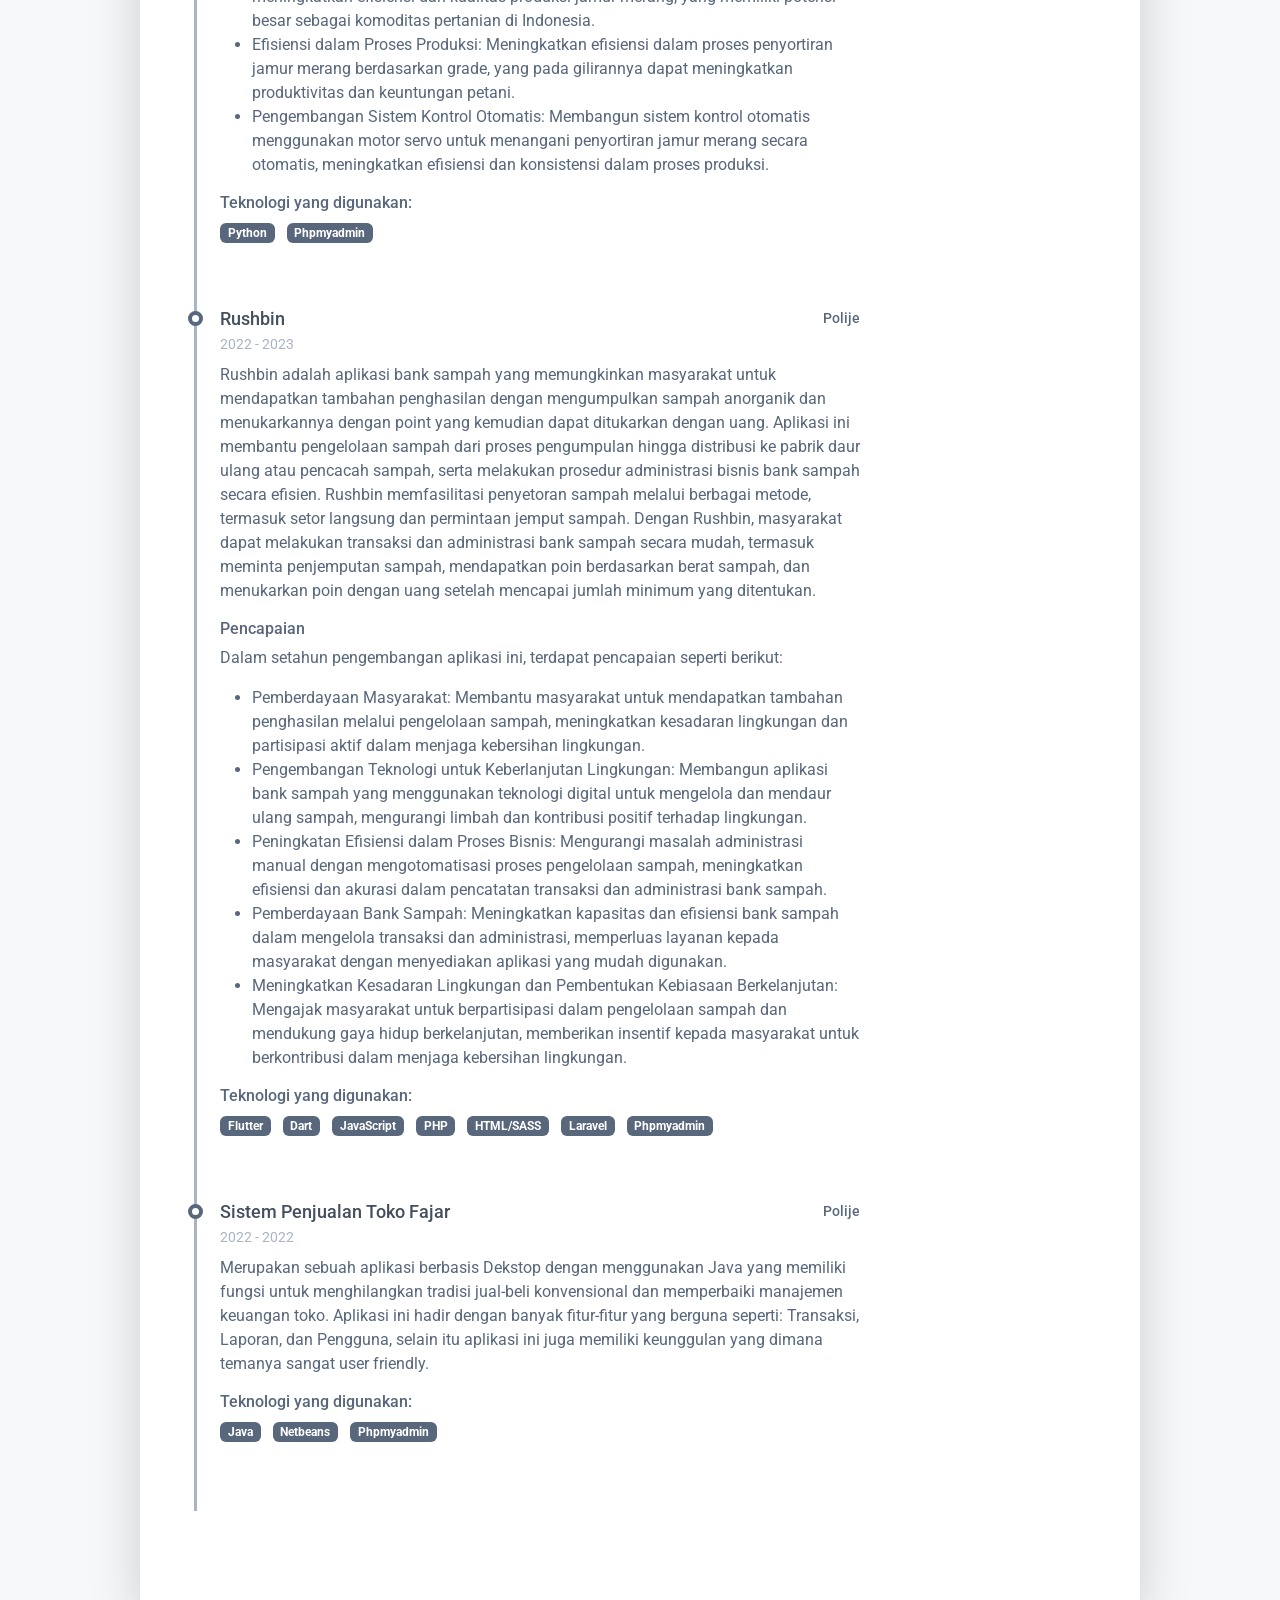
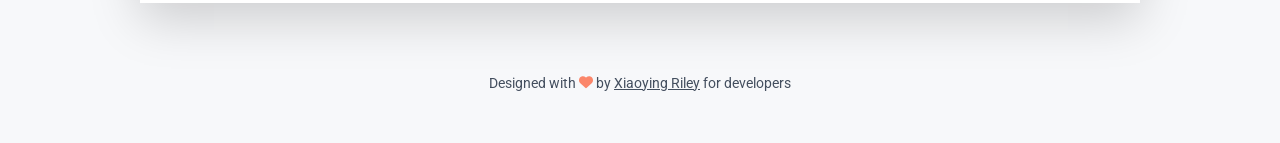
==== commit 4ec686cb: "Update index.html" ====
--- a/index.html
+++ b/index.html
@@ -143,125 +143,7 @@
                 </h2>
                 <div class="resume-section-content">
                   <div class="resume-timeline position-relative">
-<!--                     <article
-                      class="resume-timeline-item position-relative pb-5"
-                    >
-                      <div class="resume-timeline-item-header mb-2">
-                        <div class="d-flex flex-column flex-md-row">
-                          <h3
-                            class="resume-position-title font-weight-bold mb-1"
-                          >
-                            Mando
-                          </h3>
-                          <div class="resume-company-name ms-auto">
-                            PT Arkatama Multi Solusindo
-                          </div>
-                        </div>
-                        <!--//row-->
-                        <div class="resume-position-time">2024 - 2024</div>
-                      </div>
-                      <!--//resume-timeline-item-header-->
-                      <div class="resume-timeline-item-desc">
-                        <p>
-                          Dalam klasifikasi jamur merang bedasarkan grade A dan
-                          grade B, kami menggunakan jamur merang sebagai objek
-                          penelitian projek semester 5 dikarnakan jamur Merang
-                          ini memiliki potensi besar sebagai komoditas pertanian
-                          di Indonesia dengan menyumbang sekitar 16% dari
-                          produksi jamur global. Proses klasifikasinya yaitu
-                          dengan menggunakan alat conveyor sebagai alat
-                          penyortiran jamur merang dengan kamera sebagai alat
-                          pengambilan citra yang kemudian diproses untuk
-                          menentukan apakah jamur merang termasuk grade A atau
-                          grade B yang kemudian menentukan motor servo aktif
-                          atau tidak. Apabila jamur tersebut tergolong grade A
-                          maka motor servo aktif dan apabila jamur tersebut
-                          tergolong grade A maka motor servo tidak aktif.
-                        </p>
-                        <h4
-                          class="resume-timeline-item-desc-heading font-weight-bold"
-                        >
-                          Pencapaian:
-                        </h4>
-                        <p>
-                          Dalam pengembangan aplikasi ini kami menerima beberapa
-                          pencapaian diantaranya:
-                        </p>
-                        <ul>
-                          <li>
-                            Inovasi dalam Klasifikasi Jamur Merang: Membangun
-                            sistem klasifikasi jamur merang berdasarkan grade A
-                            dan grade B menggunakan teknologi otomatisasi dengan
-                            alat conveyor dan kamera, menunjukkan inovasi dalam
-                            pertanian modern dan teknologi.
-                          </li>
-                          <li>
-                            Kontribusi terhadap Pertanian Indonesia:
-                            Menyumbangkan solusi teknologi untuk meningkatkan
-                            efisiensi dan kualitas produksi jamur merang, yang
-                            memiliki potensi besar sebagai komoditas pertanian
-                            di Indonesia.
-                          </li>
-                          <li>
-                            Efisiensi dalam Proses Produksi: Meningkatkan
-                            efisiensi dalam proses penyortiran jamur merang
-                            berdasarkan grade, yang pada gilirannya dapat
-                            meningkatkan produktivitas dan keuntungan petani.
-                          </li>
-                          <li>
-                            Pengembangan Sistem Kontrol Otomatis: Membangun
-                            sistem kontrol otomatis menggunakan motor servo
-                            untuk menangani penyortiran jamur merang secara
-                            otomatis, meningkatkan efisiensi dan konsistensi
-                            dalam proses produksi.
-                          </li>
-                        </ul>
-                        <h4
-                          class="resume-timeline-item-desc-heading font-weight-bold"
-                        >
-                          Teknologi yang digunakan:
-                        </h4>
-                        <ul class="list-inline">
-                          <li class="list-inline-item">
-                            <span class="badge bg-secondary badge-pill"
-                              >Flutter</span
-                            >
-                          </li>
-                          <li class="list-inline-item">
-                            <span class="badge bg-secondary badge-pill"
-                              >Dart</span
-                            >
-                          </li>
-                          <li class="list-inline-item">
-                            <span class="badge bg-secondary badge-pill"
-                              >JavaScript</span
-                            >
-                          </li>
-                          <li class="list-inline-item">
-                            <span class="badge bg-secondary badge-pill"
-                              >PHP</span
-                            >
-                          </li>
-                          <li class="list-inline-item">
-                            <span class="badge bg-secondary badge-pill"
-                              >HTML/SASS</span
-                            >
-                          </li>
-                          <li class="list-inline-item">
-                            <span class="badge bg-secondary badge-pill"
-                              >Laravel</span
-                            >
-                          </li>
-                          <li class="list-inline-item">
-                            <span class="badge bg-secondary badge-pill"
-                              >Phpmyadmin</span
-                            >
-                          </li>
-                        </ul>
-                      </div>
-                      <!--//resume-timeline-item-desc-->
-                    </article> -->
-                    <!--//resume-timeline-item-->
+
 					<article
                       class="resume-timeline-item position-relative pb-5"
 					  >
@@ -783,43 +665,6 @@
                   </ul>
                 </div>
               </section>
-              <!--//interests-section-->
-<!--               <section class="resume-section language-section mb-5">
-                <h2
-                  class="resume-section-title text-uppercase font-weight-bold pb-3 mb-3"
-                >
-                  Bahasa
-                </h2>
-                <div class="resume-section-content">
-                  <ul class="list-unstyled resume-lang-list">
-                    <li class="mb-2">
-                      <span class="resume-lang-name font-weight-bold"
-                        >Indonesia</span
-                      >
-                      <small class="text-muted font-weight-normal"
-                        >(Asli)</small
-                      >
-                    </li>
-                    <li class="mb-2 align-middle">
-                      <span class="resume-lang-name font-weight-bold"
-                        >English</span
-                      >
-                      <small class="text-muted font-weight-normal"
-                        >(Fasih)</small
-                      >
-                    </li>
-                    <li>
-                      <span class="resume-lang-name font-weight-bold"
-                        >Jawa</span
-                      >
-                      <small class="text-muted font-weight-normal"
-                        >(Fasih)</small
-                      >
-                    </li>
-                  </ul>
-                </div>
-              </section>
-              <!--//language-section--> -->
               <section class="resume-section interests-section mb-5">
                 <h2
                   class="resume-section-title text-uppercase font-weight-bold pb-3 mb-3"
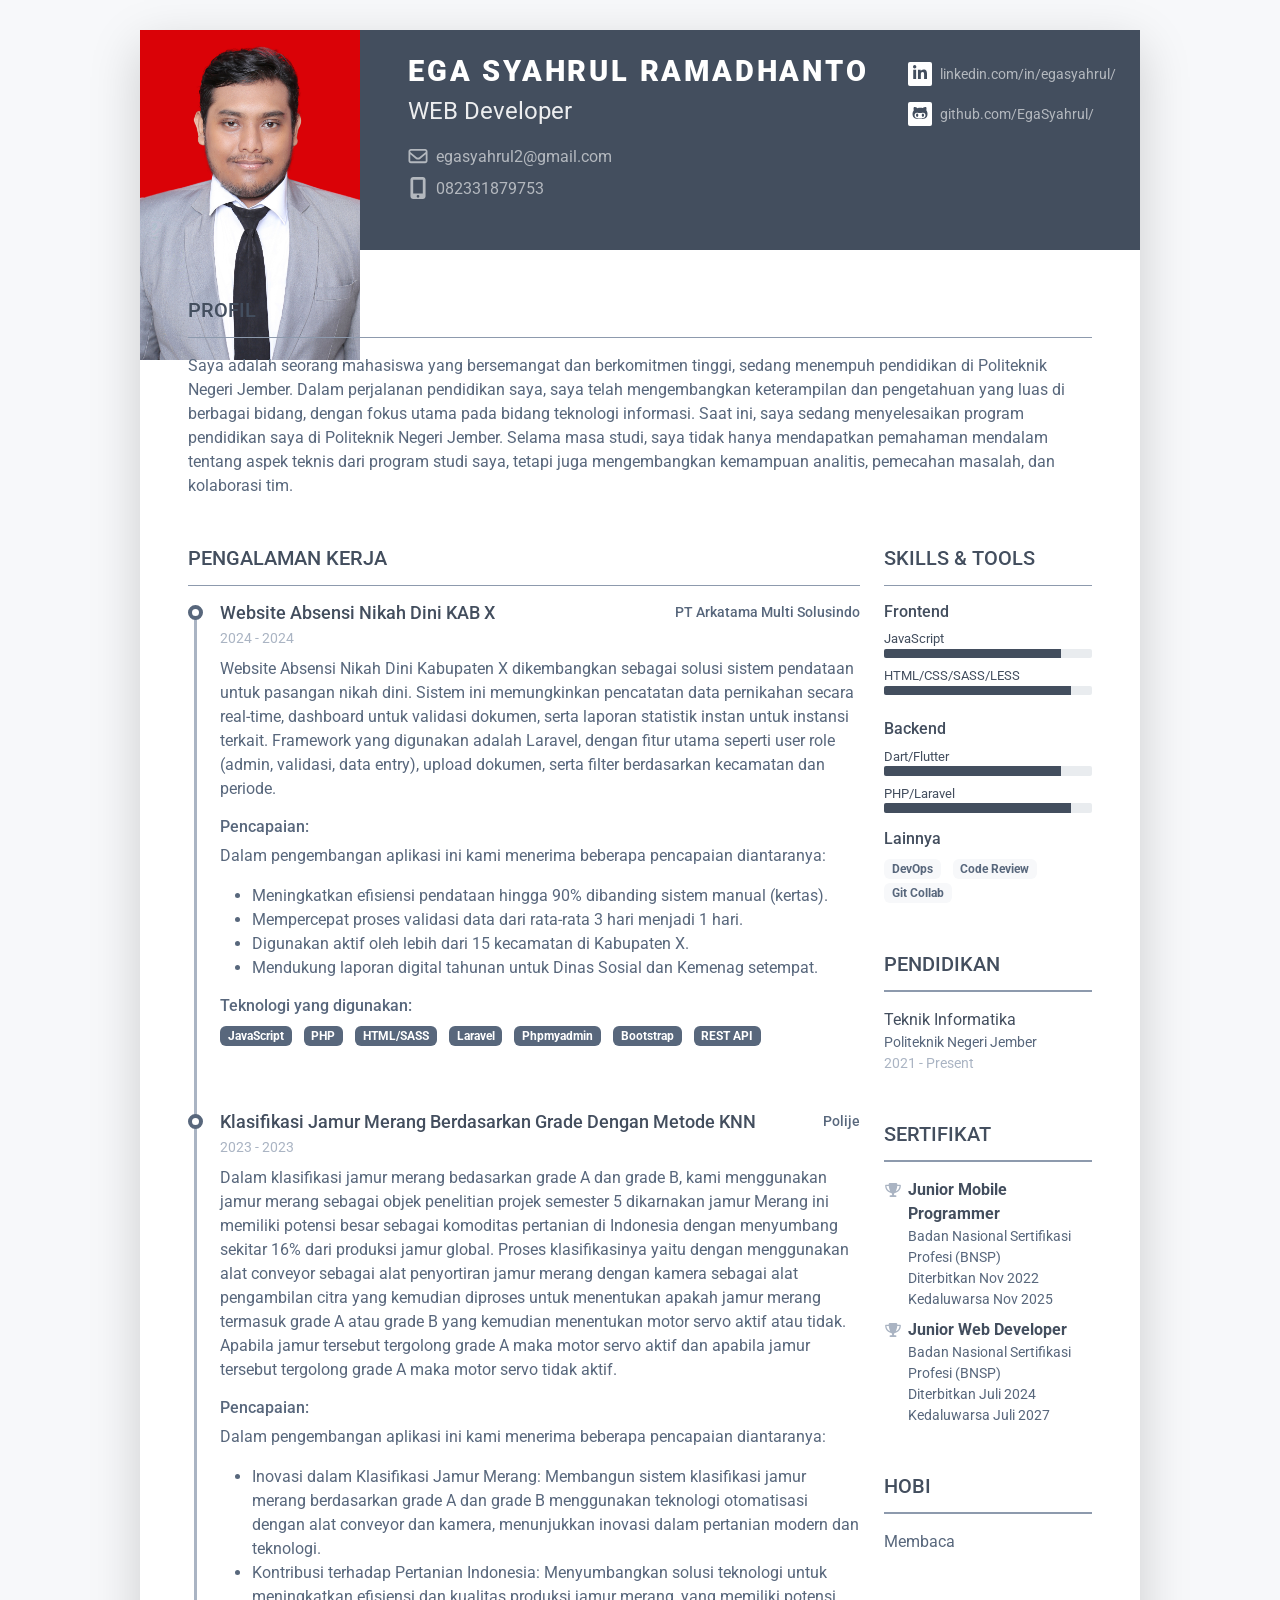
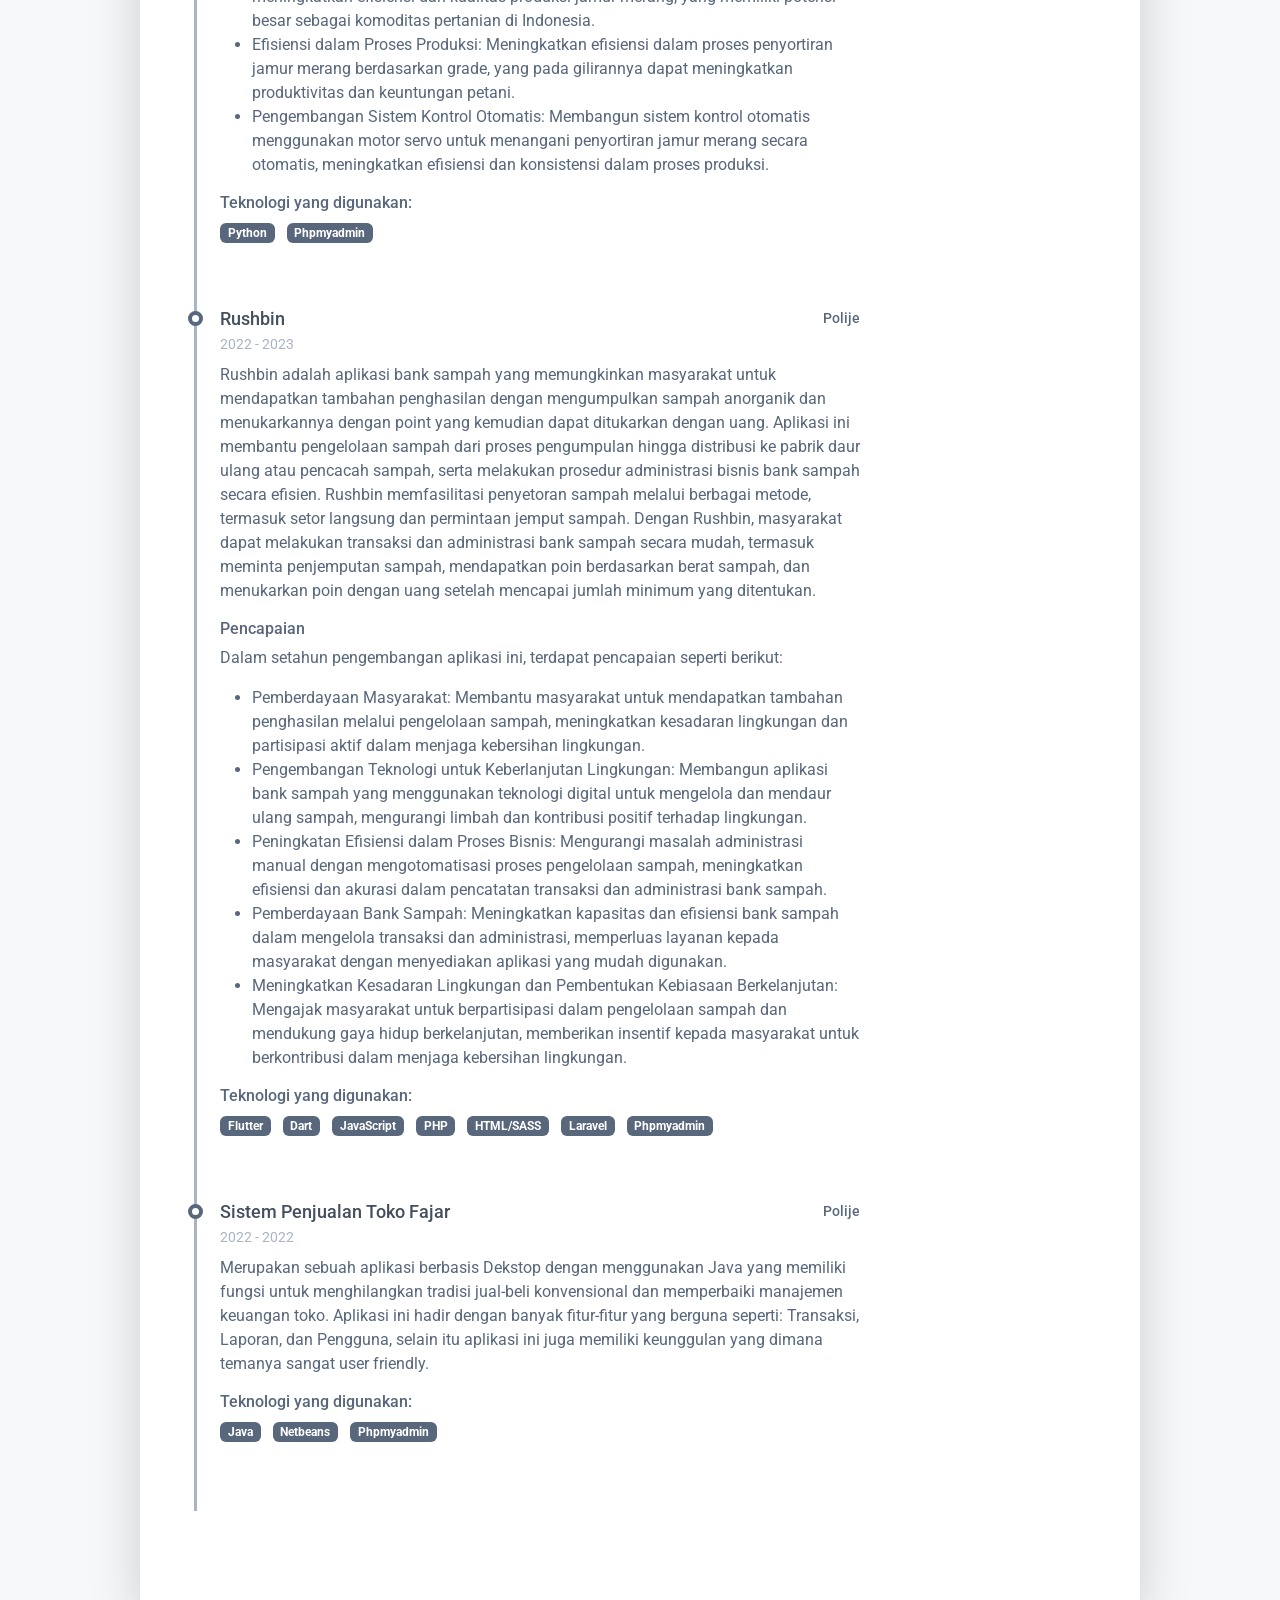
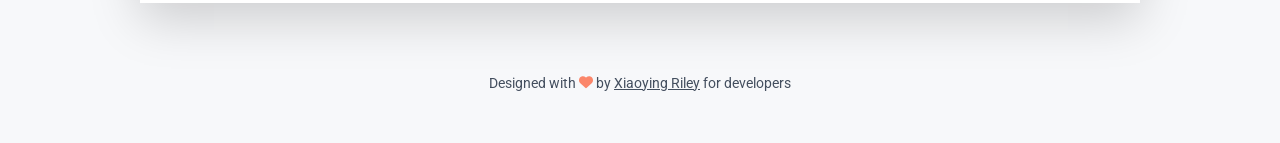
==== commit a89b8149: "Update index.html" ====
--- a/index.html
+++ b/index.html
@@ -34,7 +34,7 @@
             >
               <img
                 class="picture"
-                src="assets/images/Ega Syahrul R_Academy Activity.png"
+                src="assets/images/PF Ijazah Zainal DIG_5662.jpg"
                 alt=""
               />
             </div>
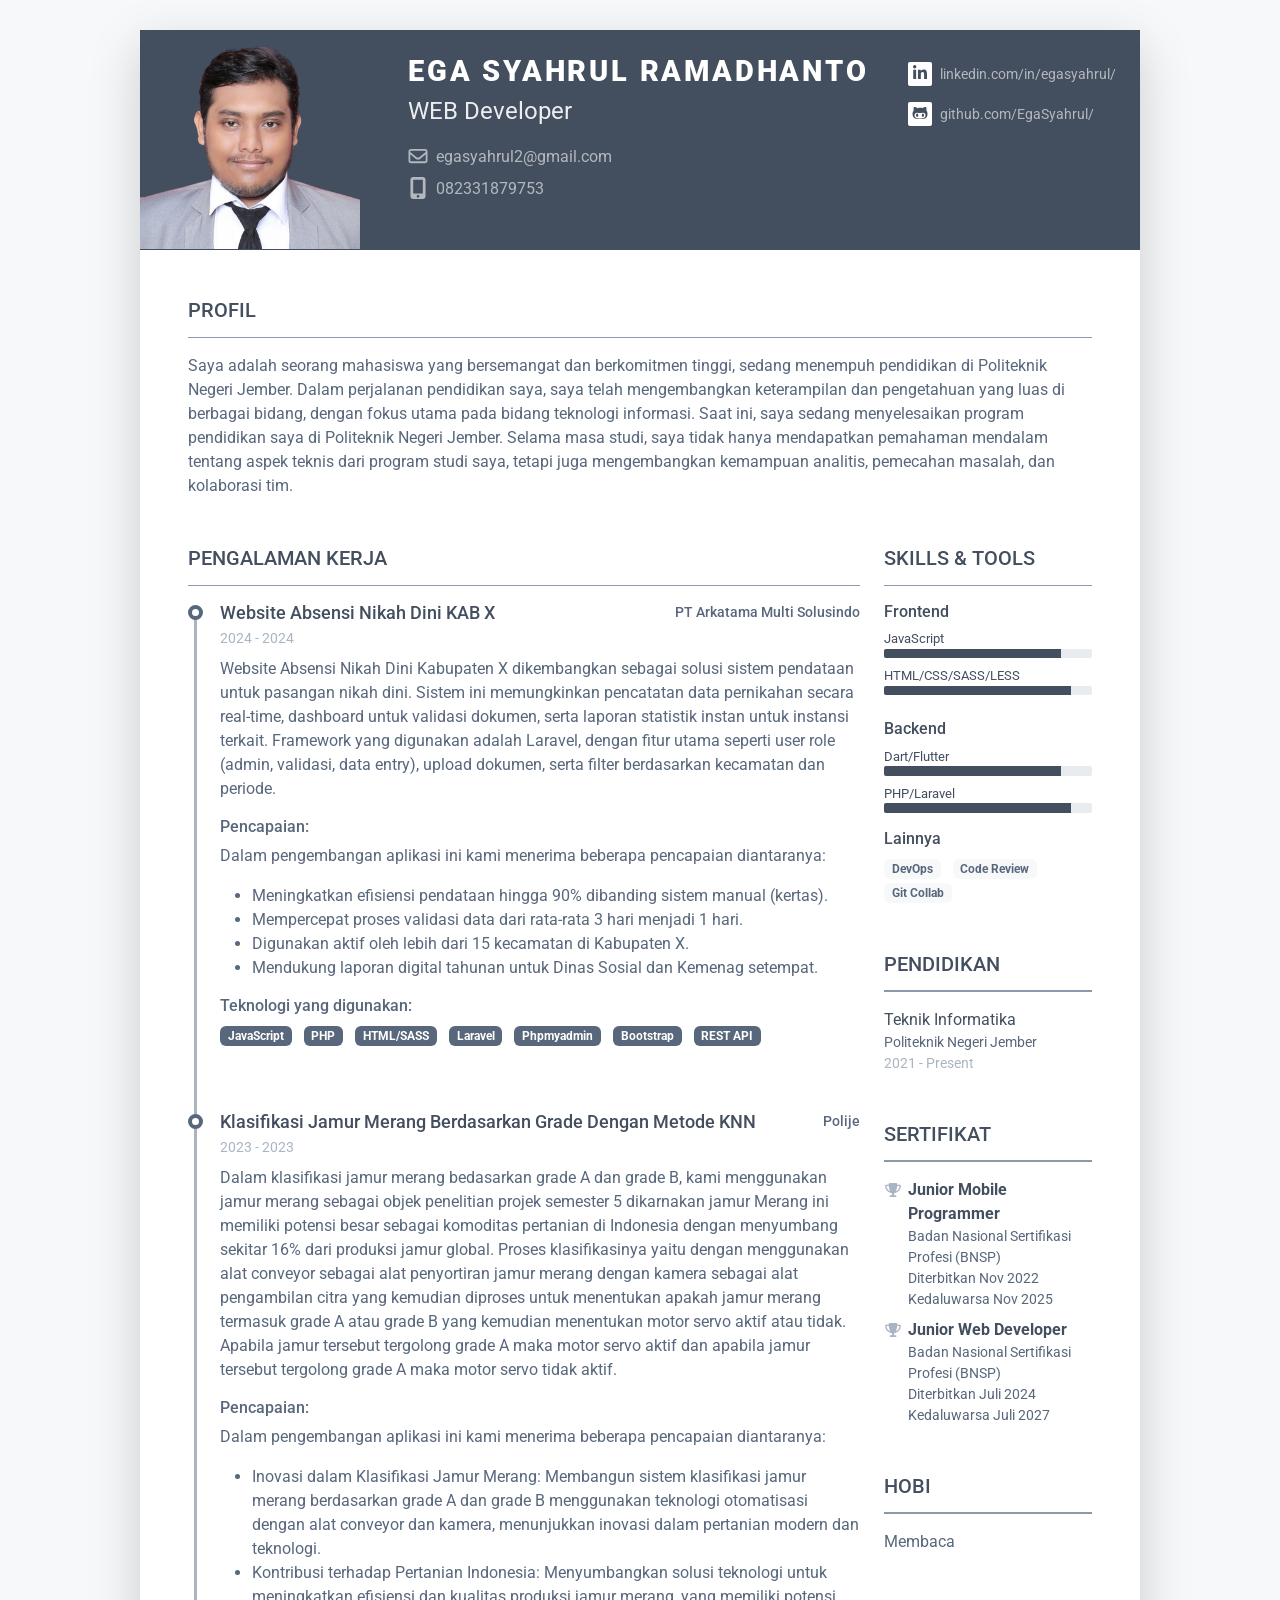
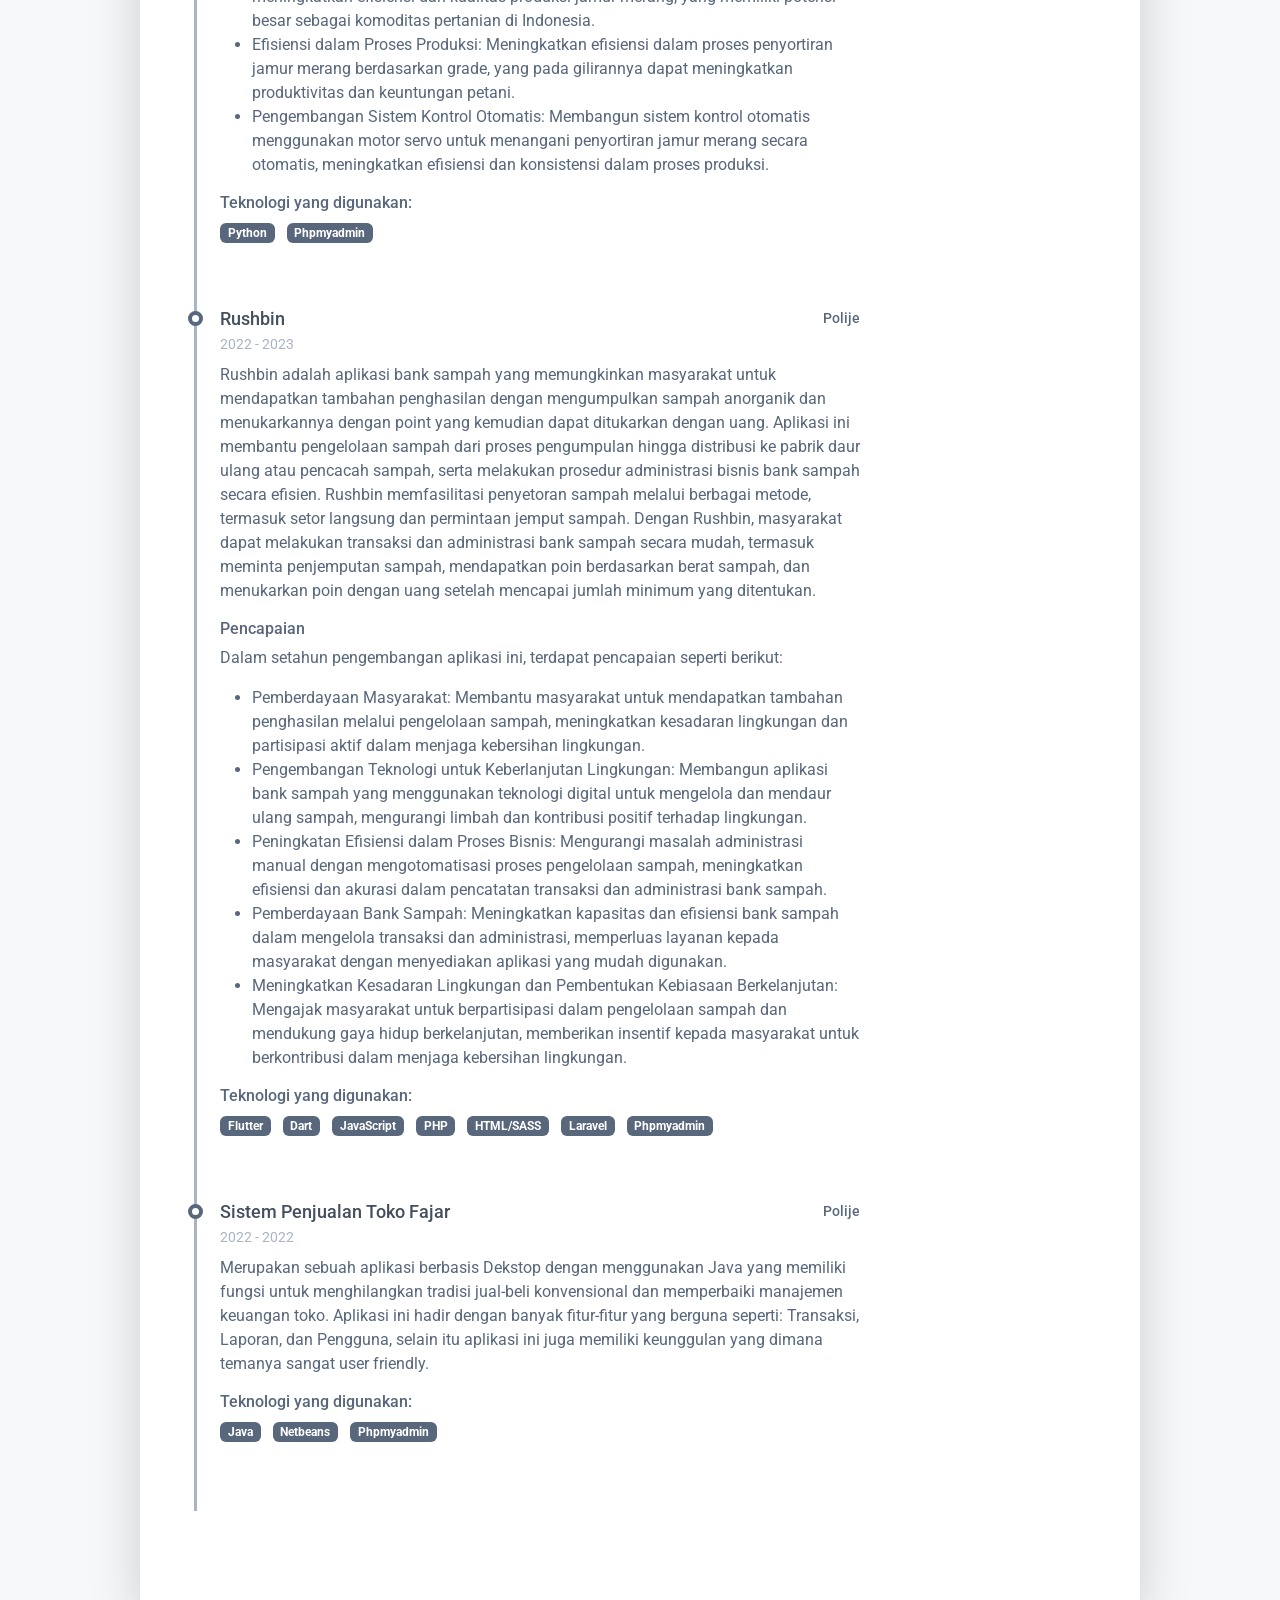
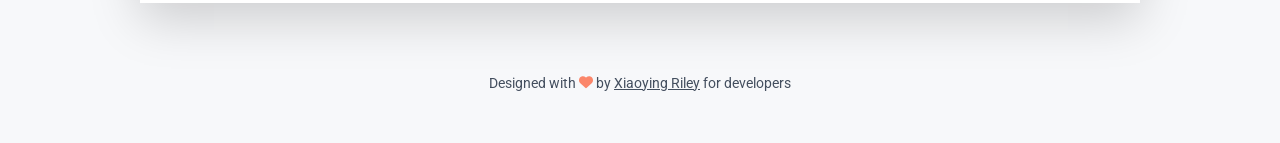
==== commit 2af5b1ec: "Update index.html" ====
--- a/index.html
+++ b/index.html
@@ -34,7 +34,7 @@
             >
               <img
                 class="picture"
-                src="assets/images/PF Ijazah Zainal DIG_5662.jpg"
+                src="assets/images/Desain_tanpa_judul-removebg-preview.png"
                 alt=""
               />
             </div>
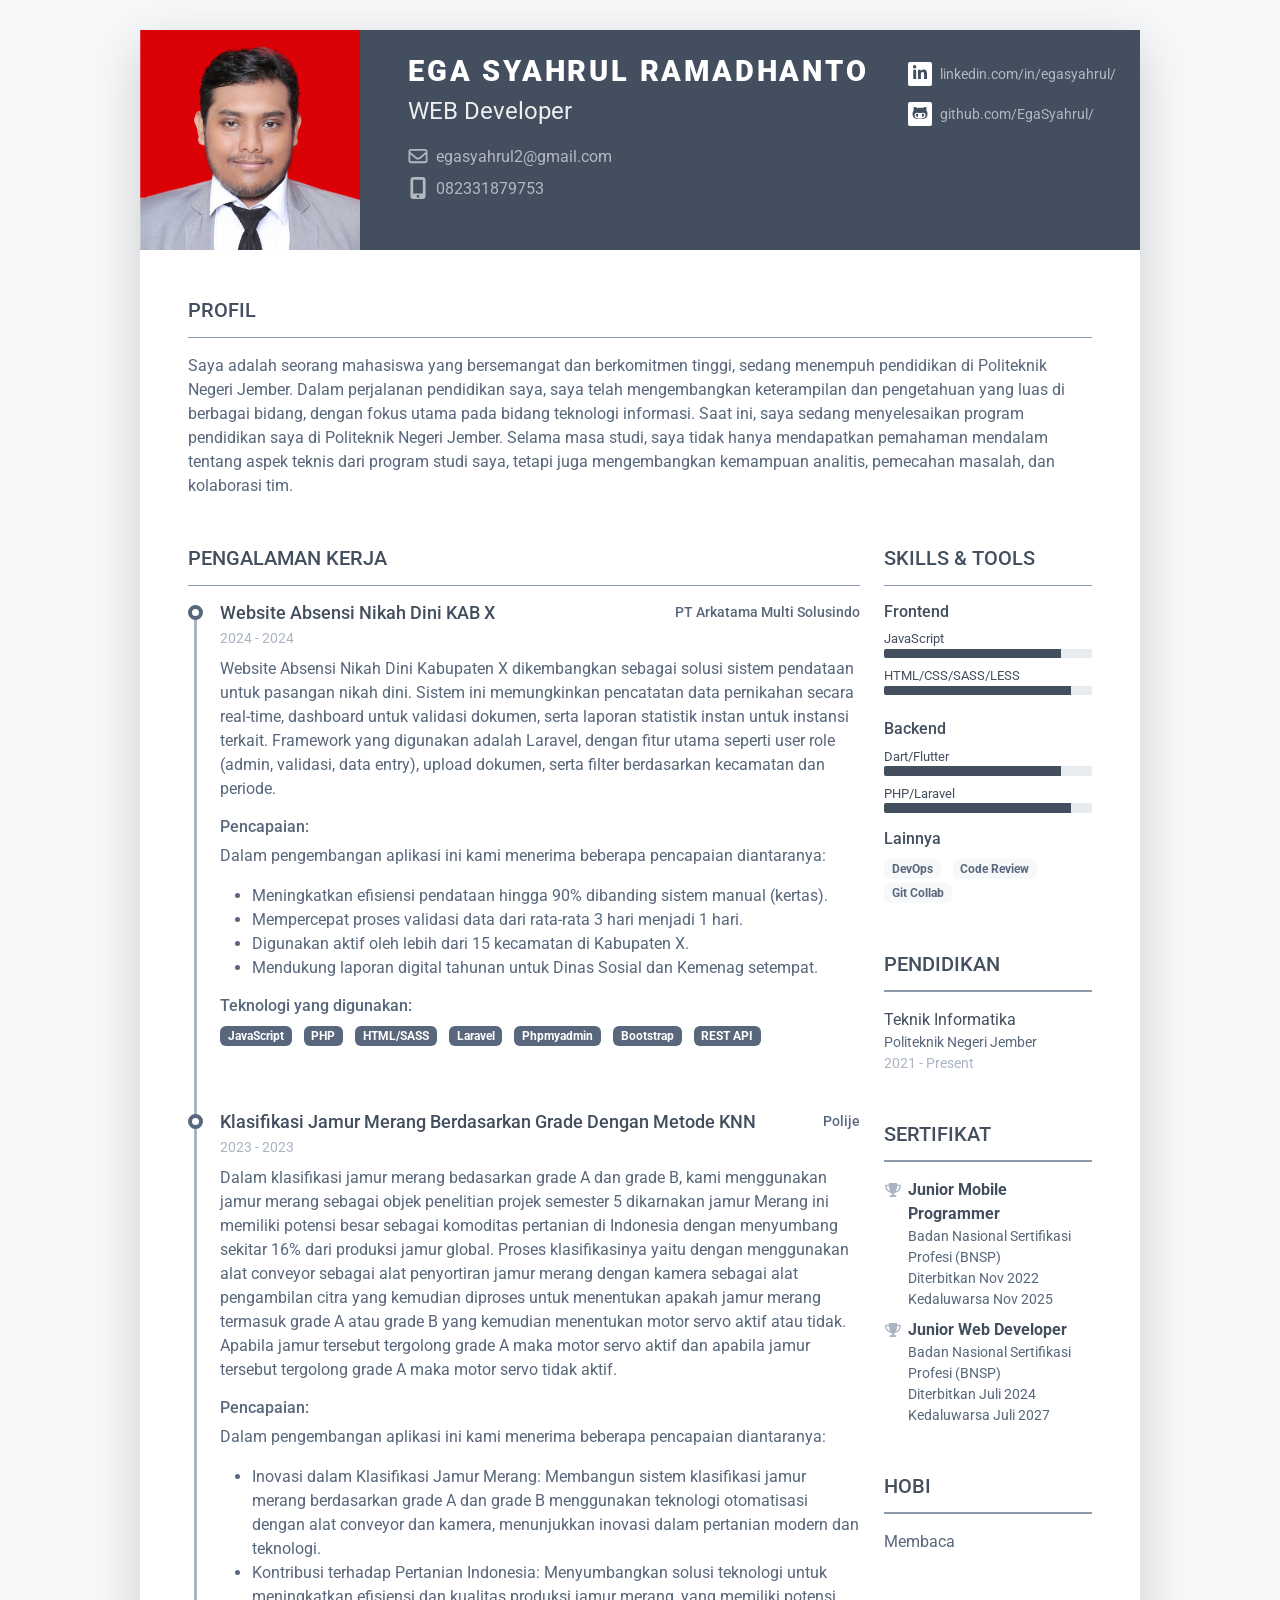
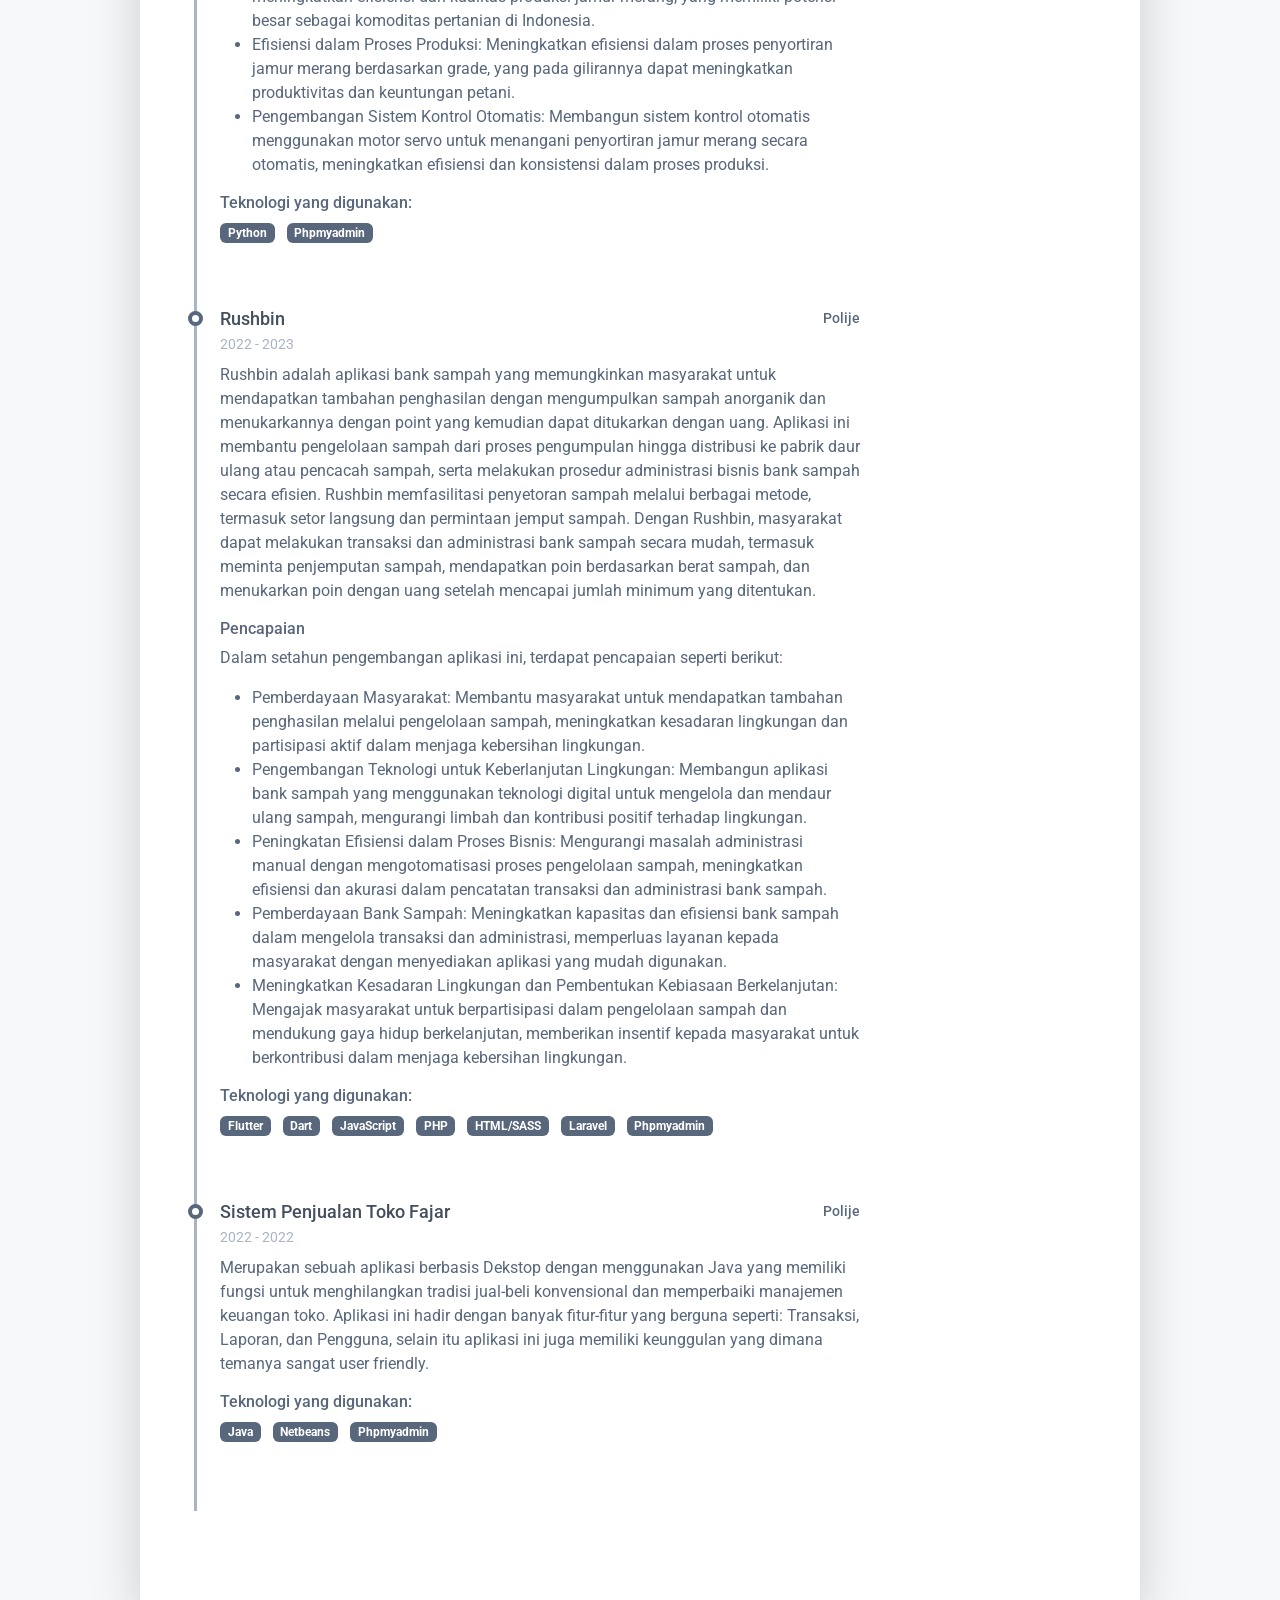
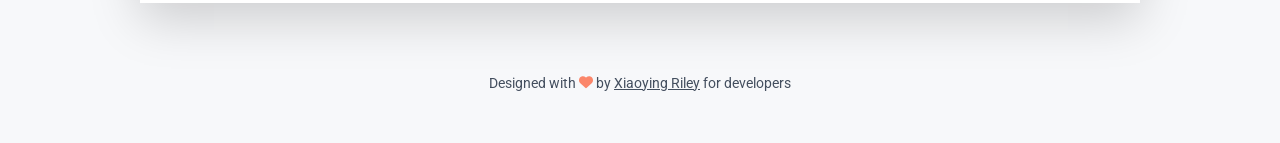
==== commit 2858e7d5: "Update index.html" ====
--- a/index.html
+++ b/index.html
@@ -34,7 +34,7 @@
             >
               <img
                 class="picture"
-                src="assets/images/Desain_tanpa_judul-removebg-preview.png"
+                src="assets/images/Desain tanpa judul.png"
                 alt=""
               />
             </div>
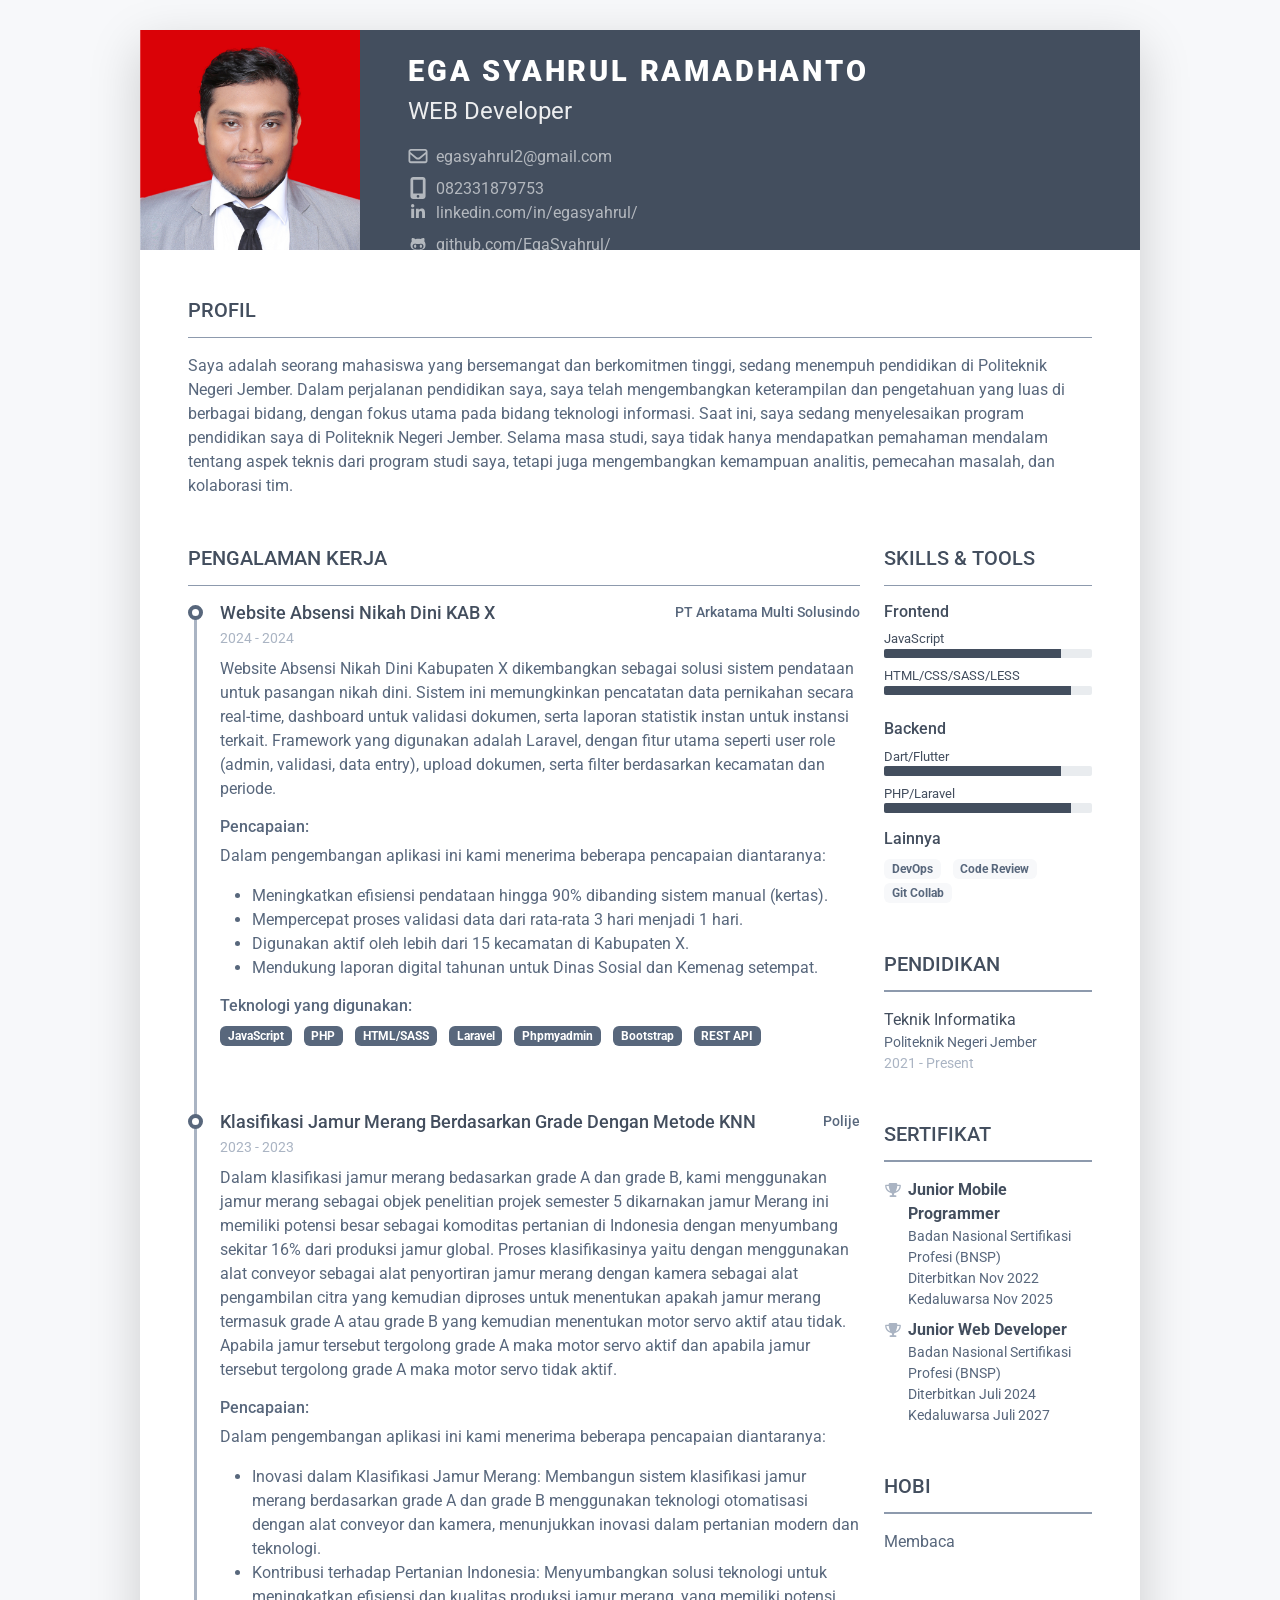
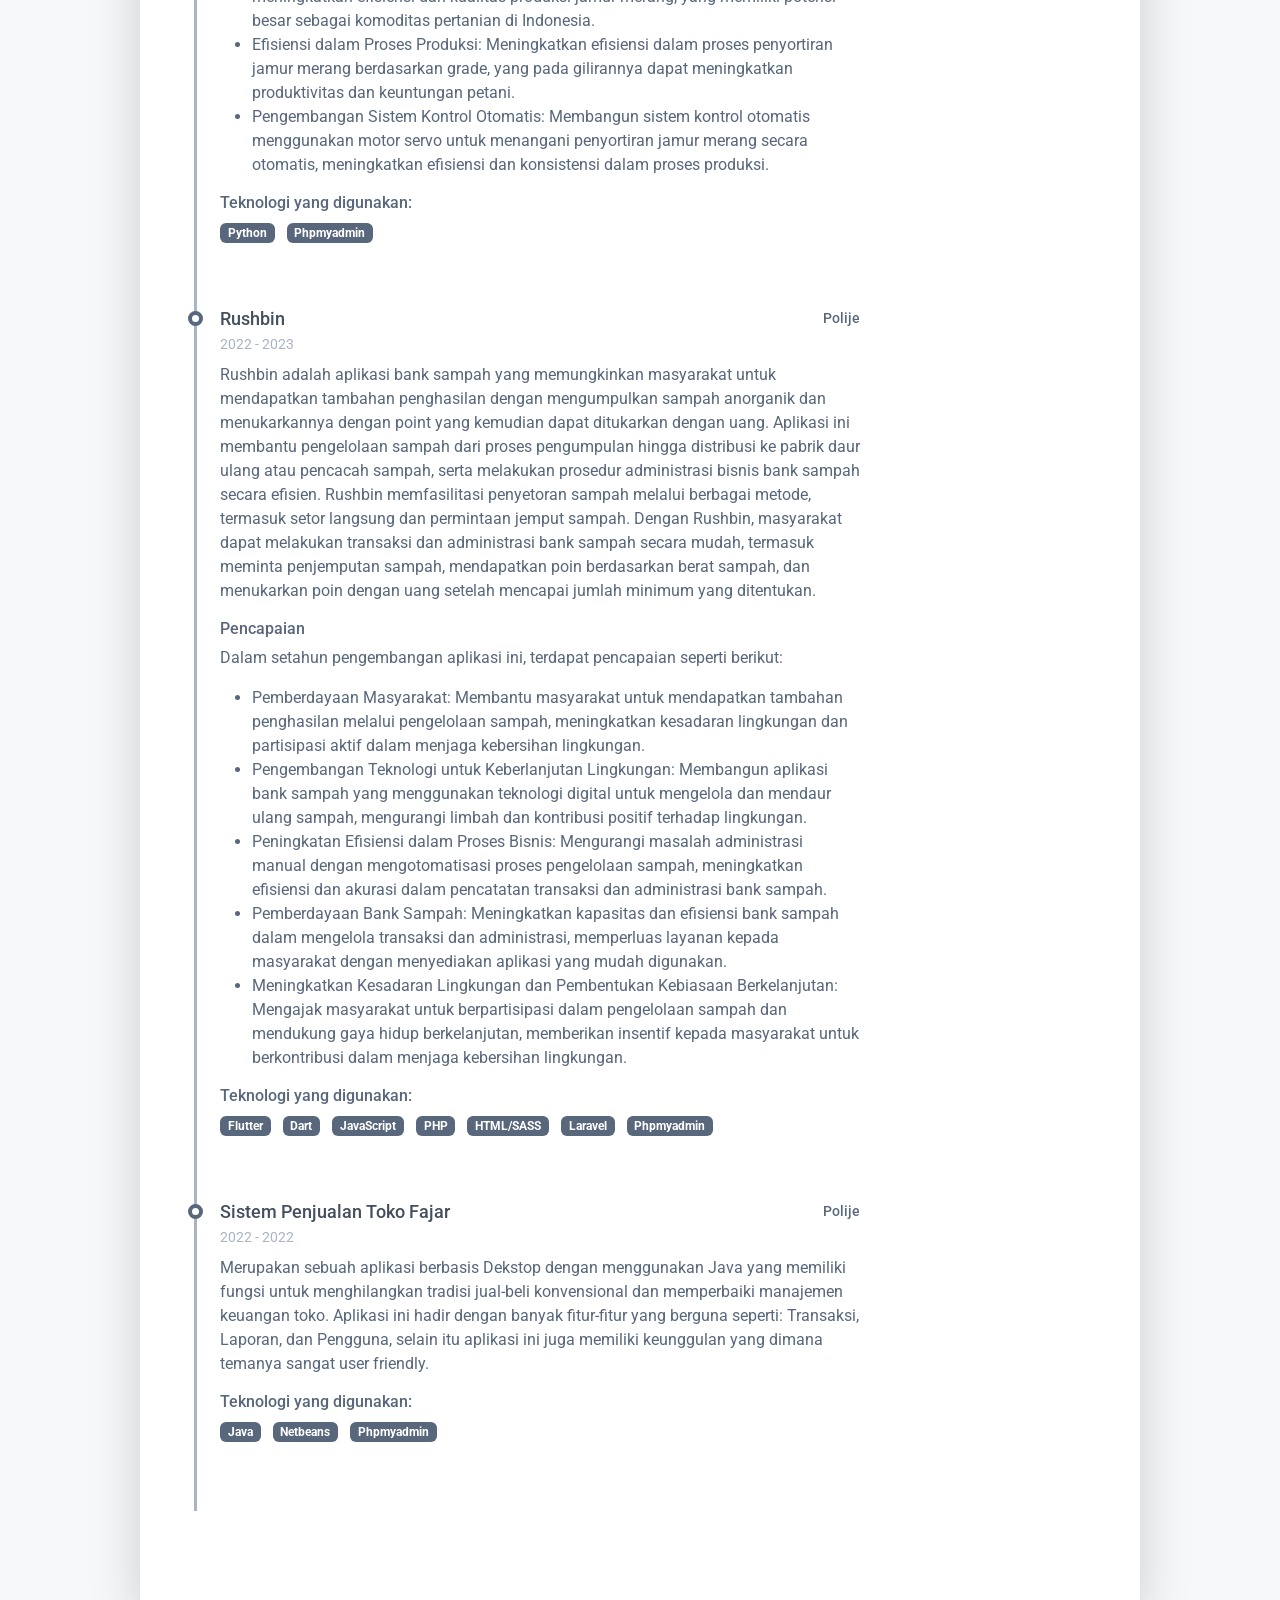
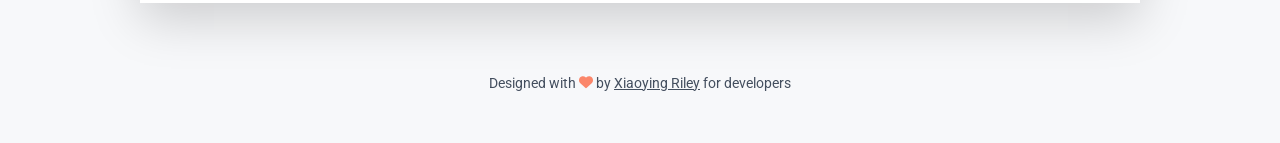
==== commit 59353b40: "Update index.html" ====
--- a/index.html
+++ b/index.html
@@ -75,10 +75,20 @@
                         >082331879753</a
                       >
                     </li>
+			  <li class="mb-2">
+  <a class="text-link" href="https://www.linkedin.com/in/ega-syahrul-420706276/" target="_blank">
+    <i class="fab fa-linkedin-in fa-fw me-2"></i>linkedin.com/in/egasyahrul/
+  </a>
+</li>
+<li>
+  <a class="text-link" href="https://www.github.com/EgaSyahrul/" target="_blank">
+    <i class="fab fa-github-alt fa-fw me-2"></i>github.com/EgaSyahrul/
+  </a>
+</li>
                   </ul>
                 </div>
                 <!--//primary-info-->
-                <div class="secondary-info col-auto mt-2">
+<!--                 <div class="secondary-info col-auto mt-2">
                   <ul class="resume-social list-unstyled">
                     <li class="mb-3">
                       <a
@@ -101,7 +111,7 @@
                       >
                     </li>
                   </ul>
-                </div>
+                </div> -->
                 <!--//secondary-info-->
               </div>
               <!--//row-->
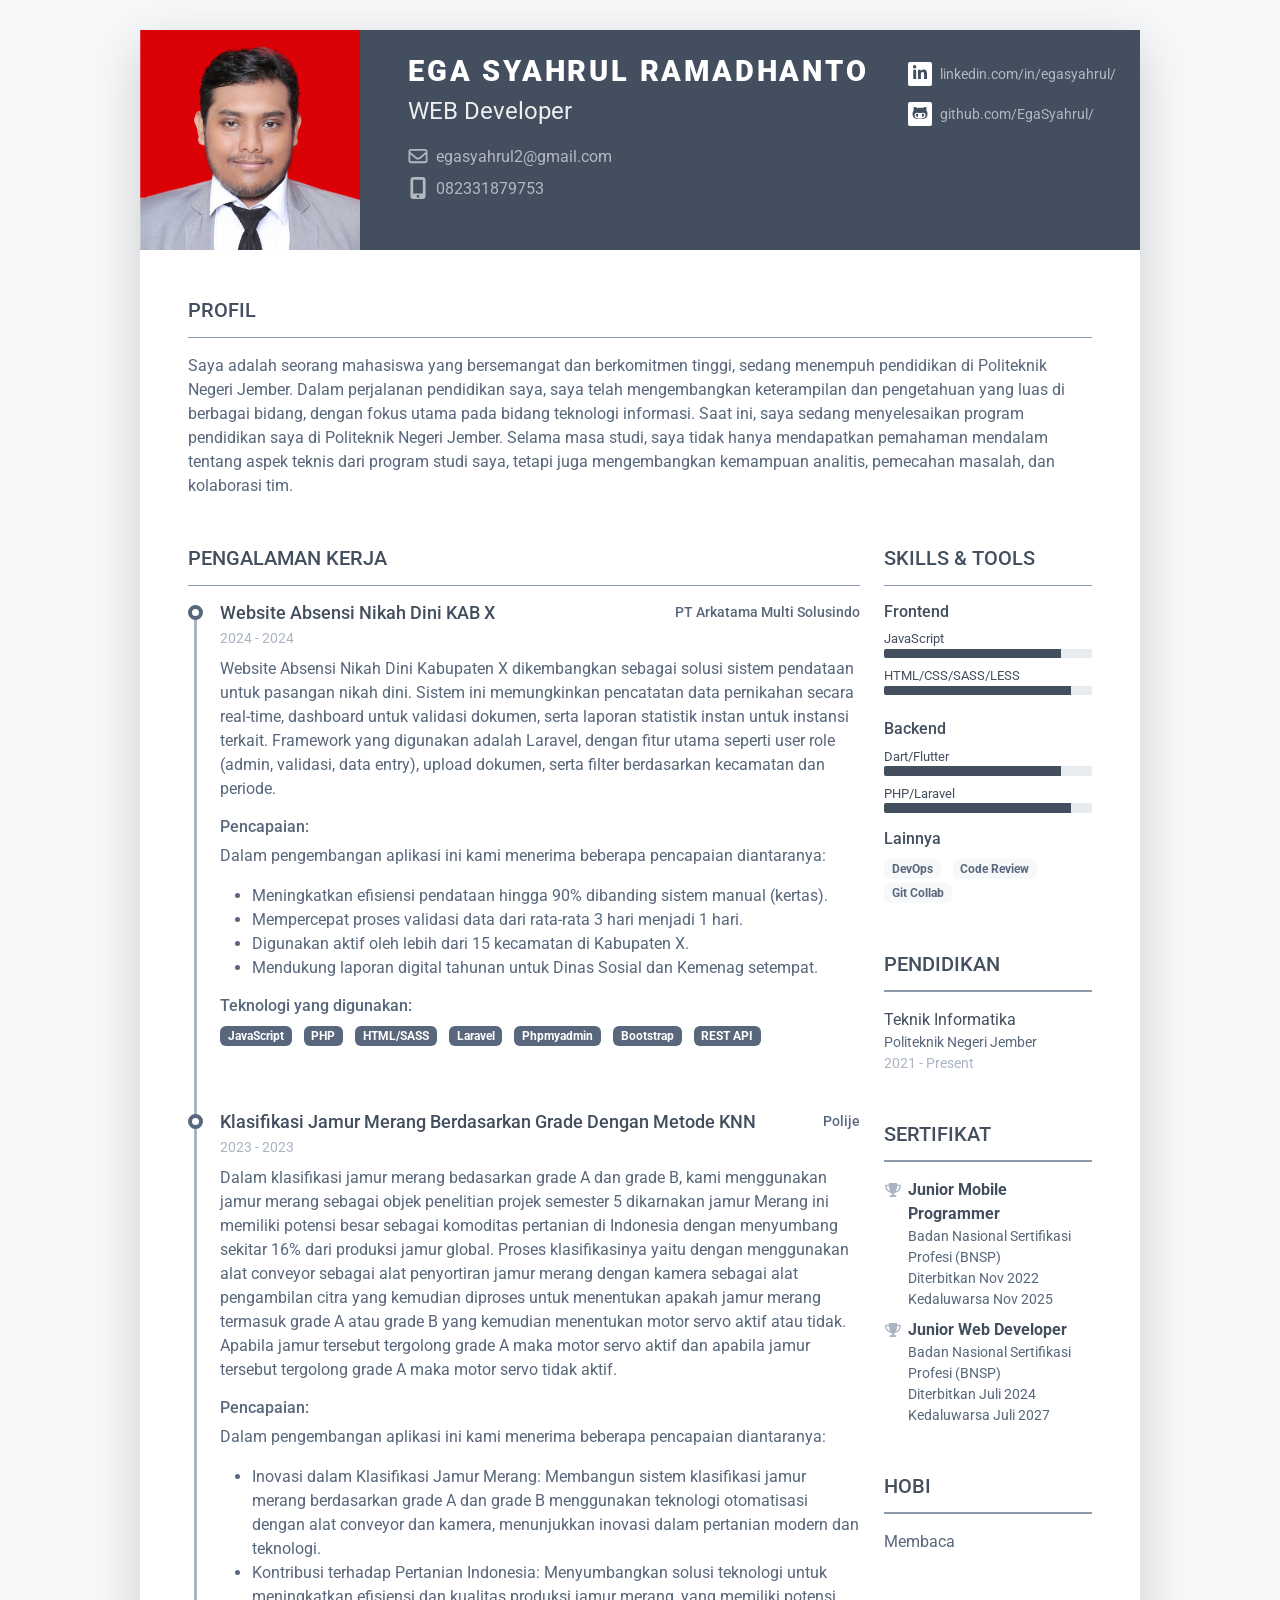
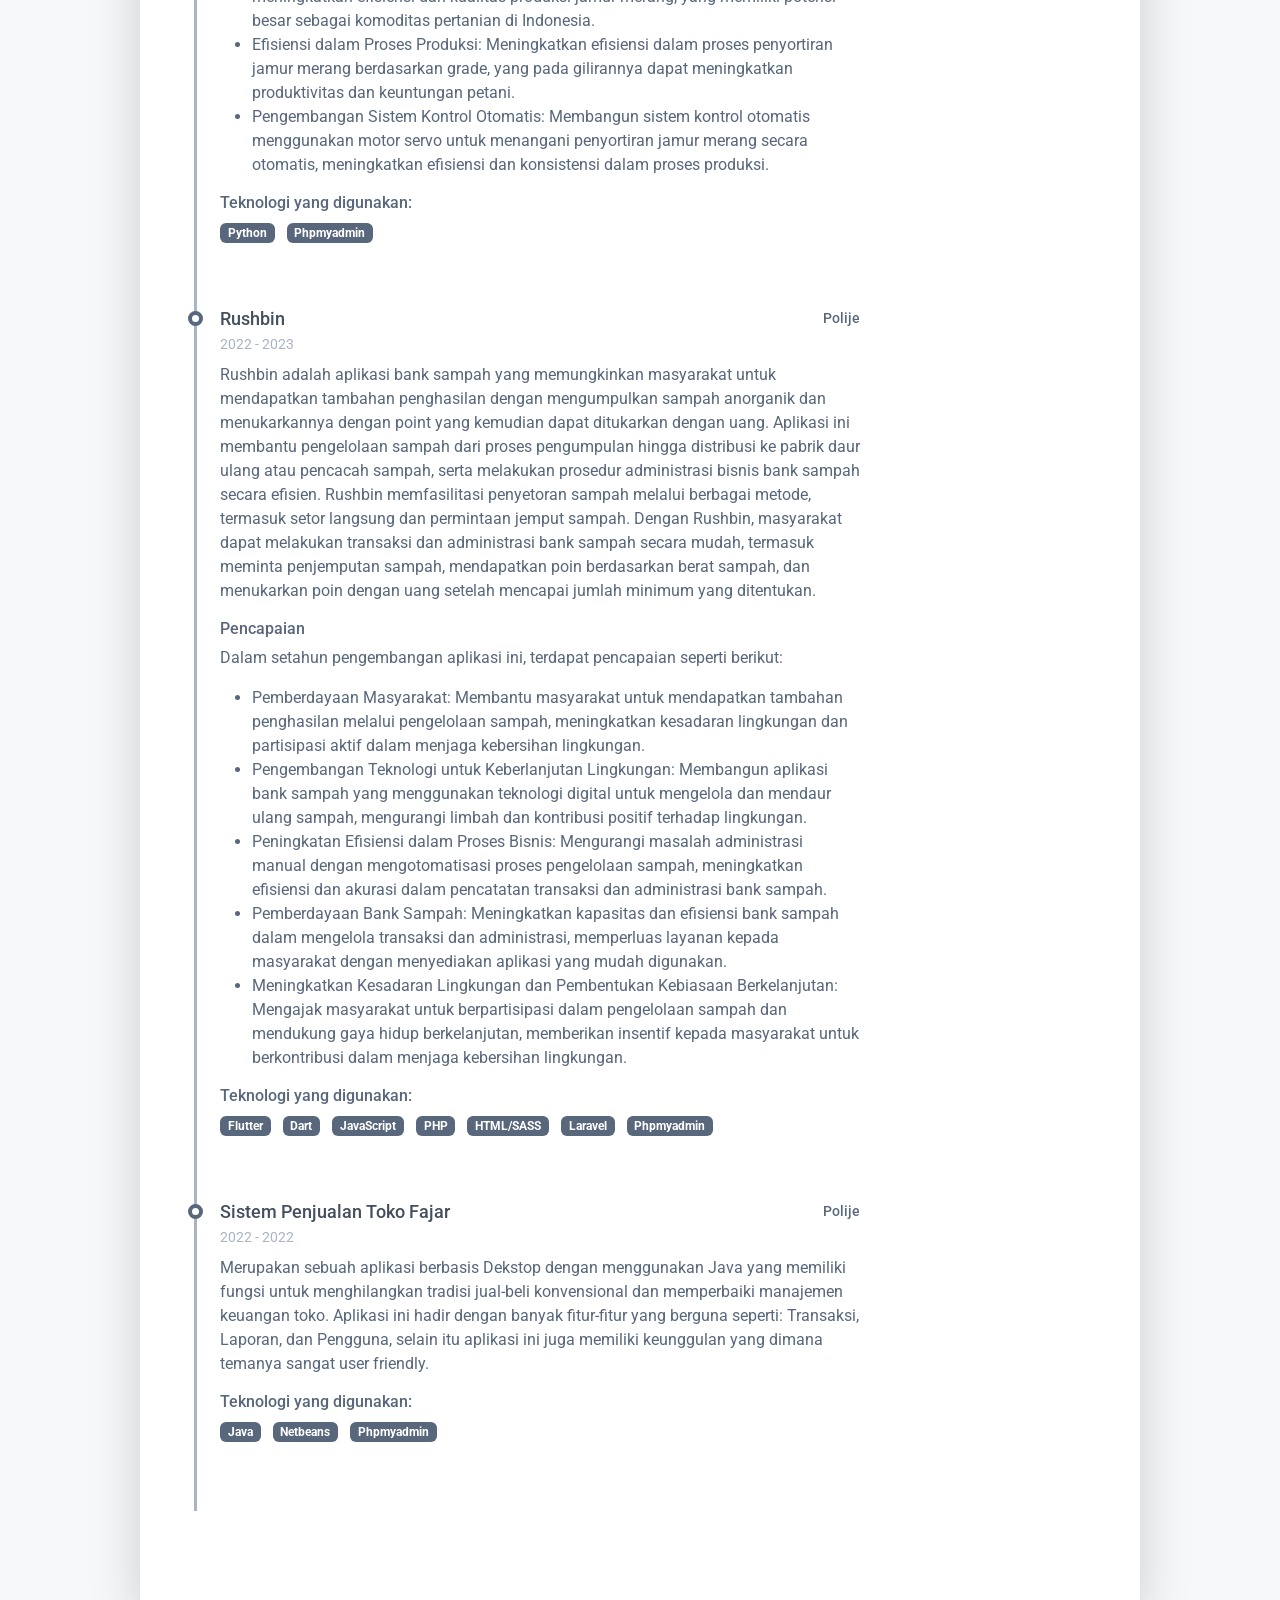
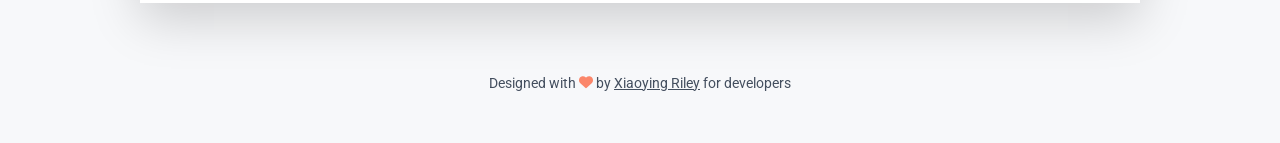
==== commit ee8ccac0: "Update index.html" ====
--- a/index.html
+++ b/index.html
@@ -75,20 +75,10 @@
                         >082331879753</a
                       >
                     </li>
-			  <li class="mb-2">
-  <a class="text-link" href="https://www.linkedin.com/in/ega-syahrul-420706276/" target="_blank">
-    <i class="fab fa-linkedin-in fa-fw me-2"></i>linkedin.com/in/egasyahrul/
-  </a>
-</li>
-<li>
-  <a class="text-link" href="https://www.github.com/EgaSyahrul/" target="_blank">
-    <i class="fab fa-github-alt fa-fw me-2"></i>github.com/EgaSyahrul/
-  </a>
-</li>
                   </ul>
                 </div>
                 <!--//primary-info-->
-<!--                 <div class="secondary-info col-auto mt-2">
+                <div class="secondary-info col-auto mt-2">
                   <ul class="resume-social list-unstyled">
                     <li class="mb-3">
                       <a
@@ -111,7 +101,7 @@
                       >
                     </li>
                   </ul>
-                </div> -->
+                </div>
                 <!--//secondary-info-->
               </div>
               <!--//row-->
